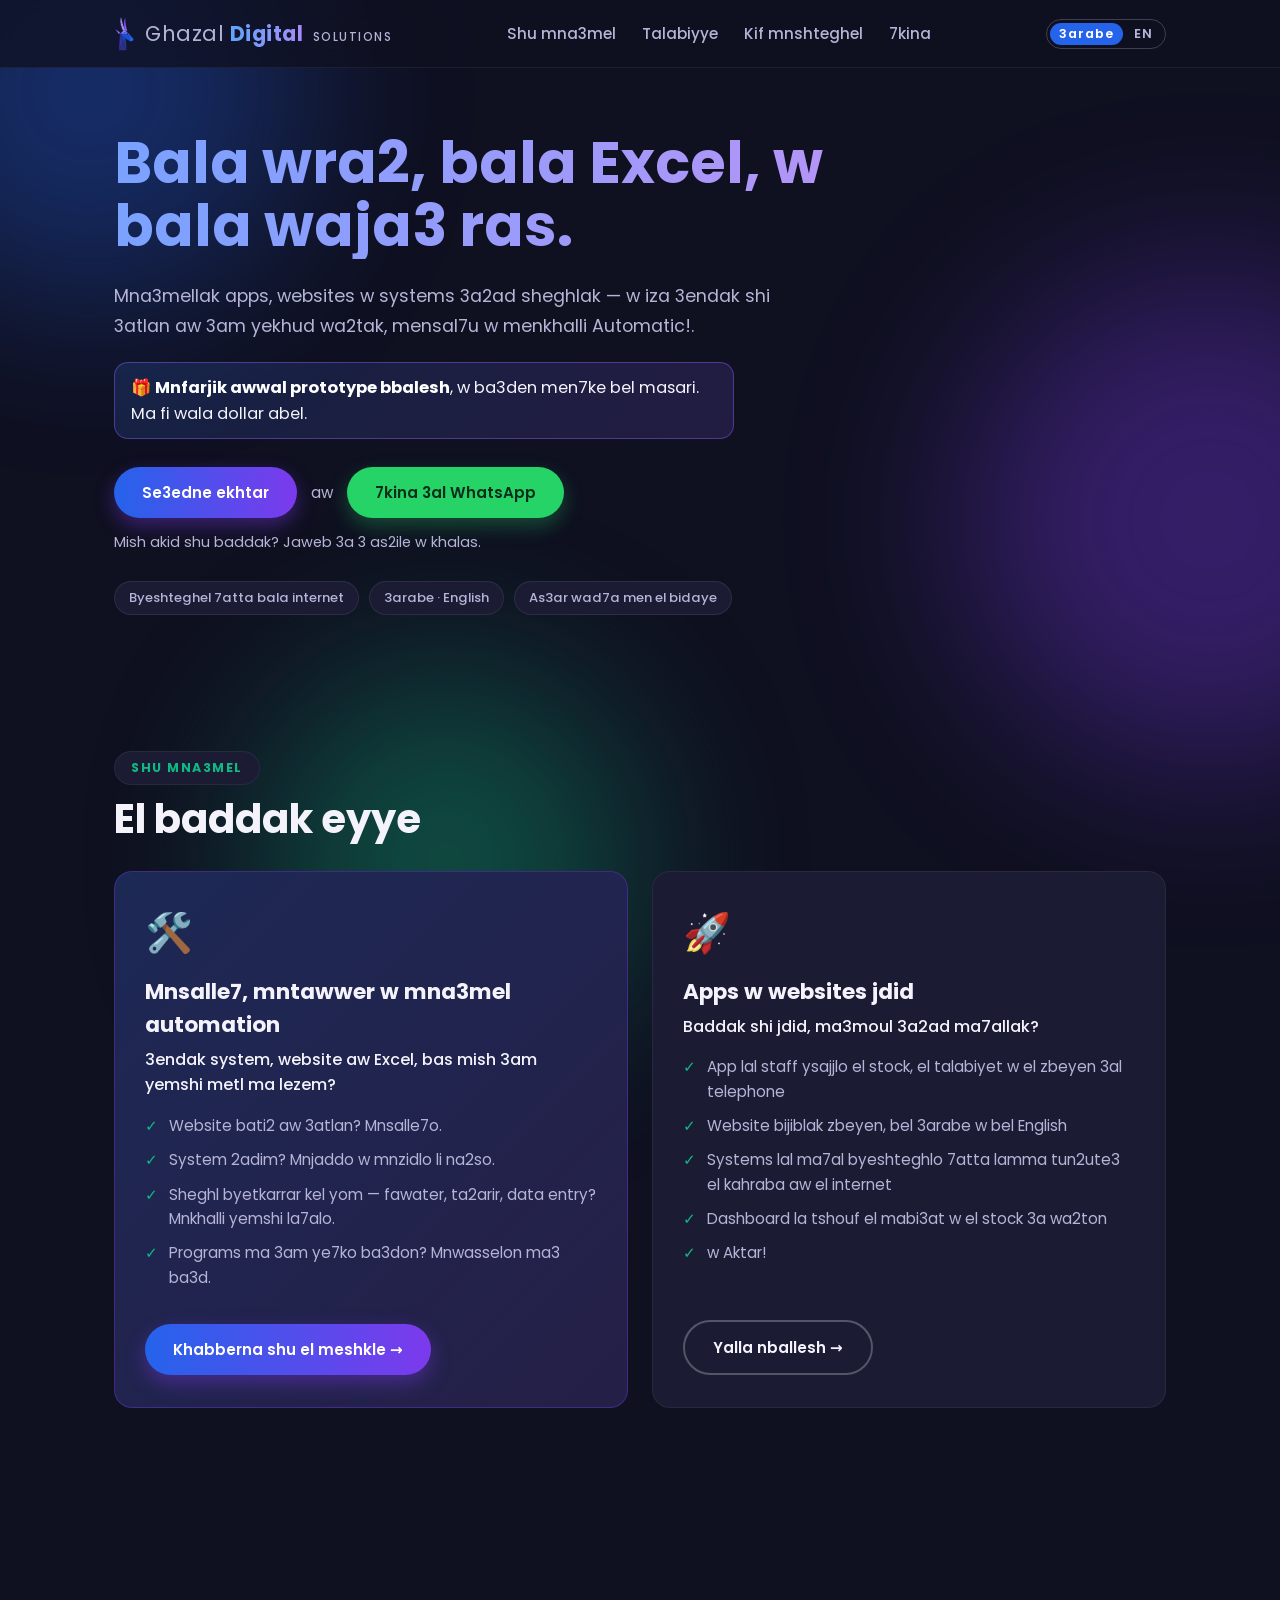
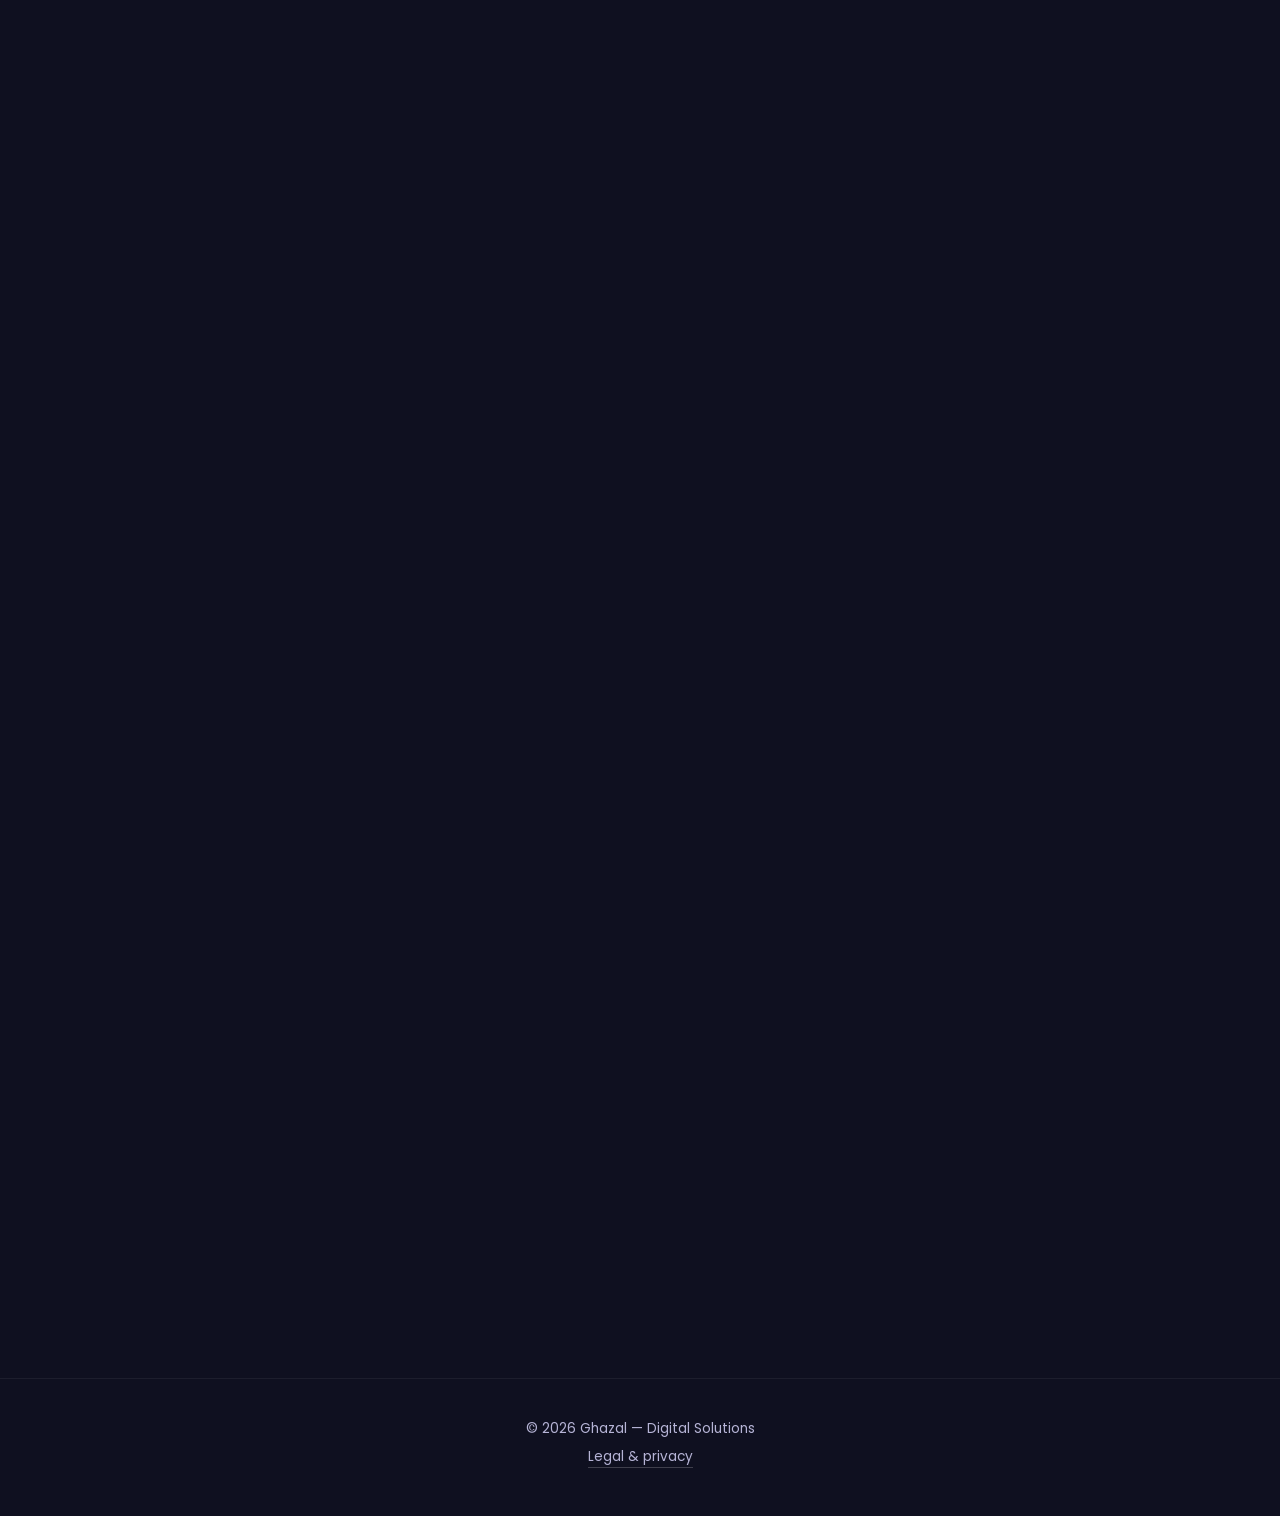
==== index.html @ a003cc96 "Hook: free first prototype before any payment; header fits small phones - Hero offer box and "Kif mn" ====
<!DOCTYPE html>
<!-- Opens in Lebanese Arabic written in Latin letters (Arabizi), BCP 47
     "ar-Latn"; script.js switches this to "en" for the English version. -->
<html lang="ar-Latn">
<head>
<meta charset="UTF-8">
<meta name="viewport" content="width=device-width, initial-scale=1.0">

<title>Ghazal — Digital Solutions | Apps, websites w systems la sheghlak</title>
<meta name="description" content="Bala wra2, bala Excel, w bala waja3 ras. Mna3mellak apps, websites w systems 3a2ad sheghlak — w iza 3endak shi 3atlan aw 3am yekhud wa2tak, mensal7u w menkhalli Automatic!.">
<link rel="canonical" href="https://ghazaldigital.com/">
<meta name="theme-color" content="#0f1020">

<!-- Link previews on WhatsApp, LinkedIn, Instagram and X -->
<meta property="og:type" content="website">
<meta property="og:site_name" content="Ghazal — Digital Solutions">
<meta property="og:url" content="https://ghazaldigital.com/">
<meta property="og:title" content="Ghazal — Digital Solutions">
<meta property="og:description" content="Bala wra2, bala Excel, w bala waja3 ras. Apps, websites &amp; systems for your business.">
<meta property="og:image" content="https://ghazaldigital.com/assets/og-image.png">
<meta property="og:image:width" content="1200">
<meta property="og:image:height" content="630">
<meta property="og:image:alt" content="Ghazal — Digital Solutions">
<meta name="twitter:card" content="summary_large_image">

<link rel="icon" href="assets/favicon.svg" type="image/svg+xml">
<link rel="icon" href="assets/favicon-32.png" sizes="32x32">
<link rel="apple-touch-icon" href="assets/apple-touch-icon.png">

<!--
  Content Security Policy, delivered as a meta tag because GitHub Pages does
  not allow custom response headers. Everything is served from this origin;
  the only outbound connection is the enquiry forms' relay.
-->
<meta http-equiv="Content-Security-Policy" content="
  default-src 'self';
  base-uri 'none';
  object-src 'none';
  script-src 'self';
  style-src 'self';
  font-src 'self';
  img-src 'self' data:;
  connect-src 'self' https://formsubmit.co;
  form-action 'self' https://formsubmit.co;
  upgrade-insecure-requests;
">

<script type="application/ld+json">
{
  "@context": "https://schema.org",
  "@type": "ProfessionalService",
  "name": "Ghazal — Digital Solutions",
  "url": "https://ghazaldigital.com/",
  "description": "Apps, websites and systems for shops and small businesses, plus fixing, upgrading and automating existing tools.",
  "areaServed": "LB",
  "knowsLanguage": ["ar", "en"]
}
</script>

<link rel="stylesheet" href="assets/fonts/poppins.css">
<!-- The ?v= token is a cache buster: GitHub Pages serves files with a 10-minute
     cache, so bump it on every page whenever a shared file changes. -->
<link rel="stylesheet" href="style.css?v=20261118d">
</head>
<body>

<div class="blob blob-1"></div>
<div class="blob blob-2"></div>
<div class="blob blob-3"></div>

<header class="navbar">
  <div class="nav-inner">
    <a href="#top" class="logo"><img class="logo-mark" src="assets/logo-mark.svg" alt="" width="21" height="35"><span class="logo-text"><span class="logo-ghazal">Ghazal</span> <span class="logo-digital">Digital</span> <small>Solutions</small></span></a>
    <nav class="nav-links" id="navLinks"></nav>
    <div class="nav-actions">
      <button type="button" class="lang-toggle" id="langToggle"><span class="lang-option is-active">3arabe</span><span class="lang-option">EN</span></button>
      <button class="nav-toggle" id="navToggle" aria-label="Menu">☰</button>
    </div>
  </div>
</header>

<main>

  <section id="top" class="hero">
    <div class="hero-content">
      <h1 id="heroTitle"></h1>
      <p class="hero-text" id="heroText"></p>
      <p class="hero-offer" id="heroOffer"></p>
      <div class="hero-actions">
        <button type="button" class="btn btn-primary" id="heroWizardBtn" data-wizard></button>
        <span class="hero-or" id="heroCallPrefix"></span>
        <a class="btn" id="heroCallBtn" href="#contact"></a>
      </div>
      <p class="hero-hint" id="heroWizardHint"></p>
      <ul class="hero-facts" id="heroFacts"></ul>
    </div>
  </section>

  <section id="services" class="section">
    <div class="section-head">
      <span class="tag" id="servicesTag"></span>
      <h2 id="servicesHeading"></h2>
    </div>
    <div class="paths-grid" id="servicesGrid"></div>
  </section>


  <section id="talabiyye" class="section">
    <div class="product-wrap">
      <div class="product-body">
        <span class="tag" id="productTag"></span>
        <h2 id="productHeading"></h2>
        <p class="about-text" id="productText"></p>
        <ul class="product-points" id="productPoints"></ul>
      </div>
      <a class="btn btn-product" id="productBtn"></a>
    </div>
  </section>

  <section id="process" class="section">
    <div class="section-head">
      <span class="tag" id="processTag"></span>
      <h2 id="processHeading"></h2>
    </div>
    <ol class="steps" id="processSteps"></ol>
  </section>

  <section id="why" class="section">
    <div class="section-head">
      <span class="tag" id="whyTag"></span>
      <h2 id="whyHeading"></h2>
    </div>
    <div class="why-grid" id="whyGrid"></div>
  </section>

  <section id="about" class="section">
    <div class="about-wrap">
      <div class="about-body">
        <span class="tag" id="aboutTag"></span>
        <h2 id="aboutHeading"></h2>
        <p class="about-text" id="aboutText"></p>
      </div>
    </div>
  </section>

  <section id="contact" class="section contact-section">
    <div class="section-head">
      <span class="tag" id="contactTag"></span>
      <h2 id="contactHeading"></h2>
      <p class="section-intro" id="contactText"></p>
    </div>
    <div class="contact-wrap">
      <div class="contact-forms">
        <div class="guide-banner">
          <p id="guideBannerText"></p>
          <button type="button" class="btn btn-outline" id="guideBannerBtn" data-wizard></button>
        </div>
        <div class="form-tabs" id="formTabs" role="tablist"></div>
        <div id="formsWrap"></div>
      </div>
      <aside class="contact-info">
        <p class="contact-quick-title" id="contactQuickTitle"></p>
        <p class="contact-quick-text" id="contactQuickText"></p>
        <a class="btn call-btn" id="contactCallBtn" href="#contact"></a>
      </aside>
    </div>
  </section>

</main>

<!-- Guided picker; its contents are rendered by wizard.js -->
<dialog class="wizard" id="wizard" aria-labelledby="wizardTitle">
  <div class="wizard-inner" id="wizardInner"></div>
</dialog>

<footer class="footer">
  <p id="footerCopy"></p>
  <p class="footer-links">
    <a href="legal.html" id="footerLegal"></a>
  </p>
</footer>

<script src="content.js?v=20261118d"></script>
<script src="script.js?v=20261118d"></script>
<script src="wizard.js?v=20261118d"></script>
</body>
</html>
---- assets/fonts/poppins.css ----
/*
  Poppins, self-hosted.

  Loading this from fonts.googleapis.com would send every visitor's IP address
  to Google, which is a GDPR / revised-FADP problem for a Swiss-facing site.
  These files are served from our own origin instead. Poppins is SIL Open Font
  License 1.1, which permits redistribution.

  Regenerate with scripts/fonts.mjs if the weights ever change.
*/

@font-face {
  font-family: 'Poppins';
  font-style: normal;
  font-weight: 400;
  font-display: swap;
  src: url('poppins-400-latin-ext.woff2') format('woff2');
  unicode-range: U+0100-02BA, U+02BD-02C5, U+02C7-02CC, U+02CE-02D7, U+02DD-02FF, U+0304, U+0308, U+0329, U+1D00-1DBF, U+1E00-1E9F, U+1EF2-1EFF, U+2020, U+20A0-20AB, U+20AD-20C0, U+2113, U+2C60-2C7F, U+A720-A7FF;
}

@font-face {
  font-family: 'Poppins';
  font-style: normal;
  font-weight: 400;
  font-display: swap;
  src: url('poppins-400-latin.woff2') format('woff2');
  unicode-range: U+0000-00FF, U+0131, U+0152-0153, U+02BB-02BC, U+02C6, U+02DA, U+02DC, U+0304, U+0308, U+0329, U+2000-206F, U+20AC, U+2122, U+2191, U+2193, U+2212, U+2215, U+FEFF, U+FFFD;
}

@font-face {
  font-family: 'Poppins';
  font-style: normal;
  font-weight: 500;
  font-display: swap;
  src: url('poppins-500-latin-ext.woff2') format('woff2');
  unicode-range: U+0100-02BA, U+02BD-02C5, U+02C7-02CC, U+02CE-02D7, U+02DD-02FF, U+0304, U+0308, U+0329, U+1D00-1DBF, U+1E00-1E9F, U+1EF2-1EFF, U+2020, U+20A0-20AB, U+20AD-20C0, U+2113, U+2C60-2C7F, U+A720-A7FF;
}

@font-face {
  font-family: 'Poppins';
  font-style: normal;
  font-weight: 500;
  font-display: swap;
  src: url('poppins-500-latin.woff2') format('woff2');
  unicode-range: U+0000-00FF, U+0131, U+0152-0153, U+02BB-02BC, U+02C6, U+02DA, U+02DC, U+0304, U+0308, U+0329, U+2000-206F, U+20AC, U+2122, U+2191, U+2193, U+2212, U+2215, U+FEFF, U+FFFD;
}

@font-face {
  font-family: 'Poppins';
  font-style: normal;
  font-weight: 600;
  font-display: swap;
  src: url('poppins-600-latin-ext.woff2') format('woff2');
  unicode-range: U+0100-02BA, U+02BD-02C5, U+02C7-02CC, U+02CE-02D7, U+02DD-02FF, U+0304, U+0308, U+0329, U+1D00-1DBF, U+1E00-1E9F, U+1EF2-1EFF, U+2020, U+20A0-20AB, U+20AD-20C0, U+2113, U+2C60-2C7F, U+A720-A7FF;
}

@font-face {
  font-family: 'Poppins';
  font-style: normal;
  font-weight: 600;
  font-display: swap;
  src: url('poppins-600-latin.woff2') format('woff2');
  unicode-range: U+0000-00FF, U+0131, U+0152-0153, U+02BB-02BC, U+02C6, U+02DA, U+02DC, U+0304, U+0308, U+0329, U+2000-206F, U+20AC, U+2122, U+2191, U+2193, U+2212, U+2215, U+FEFF, U+FFFD;
}

@font-face {
  font-family: 'Poppins';
  font-style: normal;
  font-weight: 700;
  font-display: swap;
  src: url('poppins-700-latin-ext.woff2') format('woff2');
  unicode-range: U+0100-02BA, U+02BD-02C5, U+02C7-02CC, U+02CE-02D7, U+02DD-02FF, U+0304, U+0308, U+0329, U+1D00-1DBF, U+1E00-1E9F, U+1EF2-1EFF, U+2020, U+20A0-20AB, U+20AD-20C0, U+2113, U+2C60-2C7F, U+A720-A7FF;
}

@font-face {
  font-family: 'Poppins';
  font-style: normal;
  font-weight: 700;
  font-display: swap;
  src: url('poppins-700-latin.woff2') format('woff2');
  unicode-range: U+0000-00FF, U+0131, U+0152-0153, U+02BB-02BC, U+02C6, U+02DA, U+02DC, U+0304, U+0308, U+0329, U+2000-206F, U+20AC, U+2122, U+2191, U+2193, U+2212, U+2215, U+FEFF, U+FFFD;
}
---- style.css ----
/*
  Theme colours — change these to re-skin the whole site. Same palette as the
  developer portfolio, so the two read as one family.
*/
:root {
  --bg: #0f1020;
  --bg-soft: #16172c;
  --card: #1b1c34;
  --text: #f4f3fb;
  --text-dim: #b6b4d6;
  --primary: #2563eb;
  --secondary: #7c3aed;
  --accent: #f59e0b;
  --accent-2: #10b981;
  --radius: 18px;
  --max-width: 1100px;
  --shadow: 0 10px 30px rgba(0,0,0,0.35);
  --section-y: clamp(44px, 6vw, 68px);
  --section-x: 24px;
  --head-gap: clamp(18px, 2.2vw, 28px);
  --grid-gap: 24px;
}

* { box-sizing: border-box; }
html { scroll-behavior: smooth; }

body {
  margin: 0;
  font-family: 'Poppins', 'Segoe UI', system-ui, sans-serif;
  background: var(--bg);
  color: var(--text);
  overflow-x: hidden;
  position: relative;
}

/* Soft blurred colour shapes fixed behind the content — purely decorative */
.blob {
  position: fixed;
  border-radius: 50%;
  filter: blur(90px);
  opacity: 0.35;
  z-index: 0;
  pointer-events: none;
}
.blob-1 { width: 420px; height: 420px; background: var(--primary); top: -120px; left: -120px; }
.blob-2 { width: 500px; height: 500px; background: var(--secondary); top: 30%; right: -180px; }
.blob-3 { width: 380px; height: 380px; background: var(--accent-2); bottom: -150px; left: 20%; }

/* The hidden attribute is just display:none at the lowest priority, so any
   display rule (like .enquiry-form's flex) silently overrides it. This keeps
   hidden actually hidden — it's what the form tabs rely on. */
[hidden] { display: none !important; }

a { color: inherit; text-decoration: none; }
ul, ol { list-style: none; margin: 0; padding: 0; }
h1, h2, h3, p { margin-top: 0; }

/* Visually hidden but still read by screen readers — used for form labels */
.sr-only {
  position: absolute;
  width: 1px; height: 1px;
  padding: 0; margin: -1px;
  overflow: hidden;
  clip: rect(0,0,0,0);
  white-space: nowrap;
  border: 0;
}

/* Keyboard focus — visible on every interactive element */
a:focus-visible, button:focus-visible, input:focus-visible, textarea:focus-visible {
  outline: 2px solid var(--accent);
  outline-offset: 3px;
}

/* Navbar */
.navbar {
  position: sticky;
  top: 0;
  z-index: 100;
  backdrop-filter: blur(10px);
  background: rgba(15, 16, 32, 0.75);
  border-bottom: 1px solid rgba(255,255,255,0.06);
}
.nav-inner {
  max-width: var(--max-width);
  margin: 0 auto;
  padding: 16px 24px;
  display: flex;
  align-items: center;
  justify-content: space-between;
  gap: 16px;
}
/* Gazelle mark + name. The mark is 3:5, so its height sets the logo's size. */
.logo { display: inline-flex; align-items: center; gap: 10px; font-weight: 600; font-size: 1.3rem; letter-spacing: 0.5px; white-space: nowrap; }
.logo-mark { height: 35px; width: auto; display: block; }
/* "Ghazal" quiet, "Digital" bold in the brand gradient */
.logo-ghazal { font-weight: 400; color: var(--text-dim); }
.logo-digital {
  font-weight: 700;
  background: linear-gradient(90deg, #60a5fa, #a78bfa);
  -webkit-background-clip: text;
  background-clip: text;
  color: transparent;
}
.logo small {
  font-size: 0.72rem;
  font-weight: 500;
  letter-spacing: 1.5px;
  text-transform: uppercase;
  color: var(--text-dim);
  margin-left: 4px;
}
.nav-links { display: flex; gap: 26px; }
.nav-links a { font-weight: 500; color: var(--text-dim); transition: color 0.2s; font-size: 0.95rem; }
.nav-links a:hover { color: var(--text); }
.nav-actions { display: flex; align-items: center; gap: 14px; }
.lang-toggle {
  background: none;
  border: 1px solid rgba(255,255,255,0.2);
  border-radius: 50px;
  color: var(--text);
  font: inherit;
  font-size: 0.8rem;
  font-weight: 600;
  letter-spacing: 1px;
  padding: 3px;
  cursor: pointer;
  display: inline-flex;
  gap: 2px;
  transition: border-color 0.2s;
}
.lang-option { padding: 2px 9px; border-radius: 50px; color: var(--text-dim); transition: background 0.2s, color 0.2s; }
.lang-option.is-active { background: var(--primary); color: #fff; }
.lang-toggle:hover { border-color: var(--primary); }
.nav-toggle { display: none; background: none; border: none; color: var(--text); font-size: 1.5rem; cursor: pointer; }

/* Hero */
.hero {
  max-width: var(--max-width);
  margin: 0 auto;
  padding: clamp(36px, 5vw, 72px) var(--section-x) var(--section-y);
  position: relative;
  z-index: 1;
}
.hero-content { max-width: 760px; }
.hero h1 {
  font-size: clamp(2.1rem, 5.2vw, 3.6rem);
  line-height: 1.1;
  margin: 0 0 22px;
  background: linear-gradient(90deg, #7aa2ff, #b794f6);
  -webkit-background-clip: text;
  background-clip: text;
  color: transparent;
}
.hero-text { color: var(--text-dim); font-size: 1.1rem; line-height: 1.75; margin-bottom: 30px; max-width: 62ch; }
/* Guide and WhatsApp side by side, same size, with "aw / or" between them */
.hero-actions { display: flex; align-items: center; gap: 14px; margin-bottom: 14px; flex-wrap: wrap; }
.hero-or { color: var(--text-dim); font-size: 0.95rem; }
.hero-offer { margin: -10px 0 28px; padding: 12px 16px; border-radius: 14px; border: 1px solid rgba(139, 92, 246, .45); background: linear-gradient(135deg, rgba(59, 130, 246, .16), rgba(139, 92, 246, .16)); font-size: 1.02rem; line-height: 1.55; max-width: 62ch; }
.hero-offer b { color: #fff; }
.hero-hint { color: var(--text-dim); font-size: 0.9rem; margin: 0 0 28px; }
.hero-facts { display: flex; flex-wrap: wrap; gap: 10px; }
.hero-facts li {
  font-size: 0.82rem;
  font-weight: 500;
  color: var(--text-dim);
  background: var(--card);
  border: 1px solid rgba(255,255,255,0.08);
  border-radius: 999px;
  padding: 6px 14px;
}

.btn {
  display: inline-block;
  padding: 14px 28px;
  border-radius: 50px;
  font-weight: 600;
  font-family: inherit;
  cursor: pointer;
  border: none;
  transition: transform 0.2s, box-shadow 0.2s;
  font-size: 0.95rem;
}
.btn:hover { transform: translateY(-3px); }
.btn-primary {
  background: linear-gradient(90deg, var(--primary), var(--secondary));
  color: #fff;
  box-shadow: 0 8px 20px rgba(124, 58, 237, 0.4);
}
.btn-outline { background: transparent; color: var(--text); border: 2px solid rgba(255,255,255,0.25); }
.btn-outline:hover { border-color: var(--accent); }
.btn-whatsapp { background: #25d366; color: #0b2e1a; box-shadow: 0 8px 20px rgba(37, 211, 102, 0.3); }

/* Shared section layout */
.section {
  max-width: var(--max-width);
  margin: 0 auto;
  padding: var(--section-y) var(--section-x);
  position: relative;
  z-index: 1;
}
/* Anchor jumps would otherwise park a section's label behind the sticky navbar */
section[id] { scroll-margin-top: 80px; }
.section-head { margin-bottom: var(--head-gap); }
.tag {
  display: inline-block;
  background: var(--card);
  color: var(--accent-2);
  font-weight: 700;
  font-size: 0.78rem;
  letter-spacing: 1.5px;
  text-transform: uppercase;
  padding: 7px 16px;
  border-radius: 50px;
  border: 1px solid rgba(255,255,255,0.06);
  margin-bottom: 10px;
}
.section-head h2, .about-body h2 { font-size: clamp(1.7rem, 3.8vw, 2.5rem); line-height: 1.2; margin: 0; }
.section-intro { color: var(--text-dim); max-width: 70ch; margin: 10px 0 0; line-height: 1.7; }

/* Services — the two paths, each ending in a button that opens its form */
.paths-grid { display: grid; grid-template-columns: repeat(2, 1fr); gap: var(--grid-gap); }
.path-card {
  background: var(--card);
  border-radius: var(--radius);
  padding: 32px 30px;
  border: 1px solid rgba(255,255,255,0.06);
  display: flex;
  flex-direction: column;
  transition: transform 0.25s, box-shadow 0.25s;
}
.path-card:hover { transform: translateY(-6px); box-shadow: var(--shadow); }
/* The first path is the lead offer, so it gets the tinted treatment */
.path-card--fix {
  background: linear-gradient(135deg, rgba(37,99,235,0.18), rgba(124,58,237,0.10)), var(--card);
  border-color: rgba(124,58,237,0.35);
}
.path-icon { font-size: 2.4rem; margin-bottom: 14px; }
.path-card h3 { margin: 0 0 6px; font-size: 1.35rem; }
.path-lead { color: var(--text); margin: 0 0 16px; font-weight: 500; line-height: 1.6; }
.path-points { margin: 0 0 24px; }
.path-points li {
  position: relative;
  padding-left: 24px;
  margin-bottom: 10px;
  color: var(--text-dim);
  font-size: 0.95rem;
  line-height: 1.6;
}
.path-points li::before { content: "✓"; position: absolute; left: 0; color: var(--accent-2); font-weight: 700; }
.path-cta { margin-top: auto; align-self: flex-start; }

/* Process */
.steps { display: grid; grid-template-columns: repeat(3, 1fr); gap: var(--grid-gap); }
.step {
  background: var(--card);
  border-radius: var(--radius);
  padding: 28px;
  border: 1px solid rgba(255,255,255,0.06);
}
.step-n {
  display: inline-flex;
  align-items: center;
  justify-content: center;
  width: 38px; height: 38px;
  border-radius: 50%;
  background: linear-gradient(135deg, var(--primary), var(--secondary));
  font-weight: 700;
  margin-bottom: 14px;
}
.step h3 { margin: 0 0 8px; font-size: 1.15rem; }
.step p { color: var(--text-dim); margin: 0; font-size: 0.93rem; line-height: 1.7; }

/* Why work with us */
.why-grid { display: grid; grid-template-columns: repeat(4, 1fr); gap: var(--grid-gap); }
.why-card {
  background: var(--card);
  border-radius: var(--radius);
  padding: 26px 24px;
  border: 1px solid rgba(255,255,255,0.06);
}
.why-icon { font-size: 1.9rem; margin-bottom: 12px; }
.why-card h3 { margin: 0 0 8px; font-size: 1.08rem; }
.why-card p { color: var(--text-dim); margin: 0; font-size: 0.92rem; line-height: 1.65; }

/* About — a text card in company voice */
.about-wrap {
  background: linear-gradient(135deg, rgba(37,99,235,0.14), rgba(124,58,237,0.08)), var(--card);
  border: 1px solid rgba(124,58,237,0.25);
  border-radius: var(--radius);
  padding: clamp(28px, 4vw, 44px);
}
.about-body .tag { margin-bottom: 12px; }
.about-text { color: var(--text-dim); line-height: 1.85; font-size: 1.02rem; margin: 14px 0 0; max-width: 62ch; }

/* Talabiyye — our own product, in its green so it reads as a separate app */
.product-wrap {
  display: flex; align-items: center; justify-content: space-between; gap: 28px; flex-wrap: wrap;
  background: linear-gradient(135deg, rgba(52,179,138,0.16), rgba(37,99,235,0.06)), var(--card);
  border: 1px solid rgba(52,179,138,0.35);
  border-radius: var(--radius);
  padding: clamp(28px, 4vw, 44px);
}
.product-body { flex: 1 1 520px; min-width: 0; }
.product-body .tag { margin-bottom: 12px; }
.product-points { list-style: none; padding: 0; margin: 18px 0 0; display: flex; flex-wrap: wrap; gap: 8px 22px; }
.product-points li { color: var(--text); font-size: 0.95rem; }
.product-points li::before { content: "✓"; color: #34b38a; font-weight: 700; margin-right: 8px; }
.btn-product { background: #34b38a; color: #08241b; border-color: #34b38a; font-weight: 700; flex: none; }
.btn-product:hover { background: #3fc597; }

/* Contact — tabbed forms on the left, direct contact on the right */
.contact-wrap { display: grid; grid-template-columns: minmax(0, 2fr) minmax(240px, 1fr); gap: 36px; align-items: start; }
/* A small WhatsApp card beside the forms; stays in view while the form scrolls */
.contact-info {
  display: flex;
  flex-direction: column;
  background: var(--card);
  border: 1px solid rgba(37, 211, 102, 0.25);
  border-radius: var(--radius);
  padding: 24px;
  position: sticky;
  top: 90px;
}
.contact-quick-title { margin: 0 0 6px; font-weight: 600; font-size: 1.05rem; }
.contact-quick-text { margin: 0 0 18px; color: var(--text-dim); font-size: 0.92rem; line-height: 1.6; }
.call-btn { text-align: center; }

.form-tabs {
  display: flex;
  gap: 6px;
  padding: 5px;
  background: var(--card);
  border: 1px solid rgba(255,255,255,0.08);
  border-radius: 16px;
  margin-bottom: 20px;
}
.form-tab {
  flex: 1;
  background: none;
  border: 0;
  border-radius: 12px;
  padding: 12px 14px;
  color: var(--text-dim);
  font: inherit;
  font-weight: 600;
  font-size: 0.92rem;
  cursor: pointer;
  transition: background 0.2s, color 0.2s;
}
.form-tab:hover { color: var(--text); }
.form-tab.is-active { background: linear-gradient(90deg, var(--primary), var(--secondary)); color: #fff; }
.form-intro { color: var(--text-dim); margin: 0 0 16px; line-height: 1.6; }
.enquiry-form { display: flex; flex-direction: column; gap: 16px; }
.form-grid { display: grid; grid-template-columns: repeat(2, minmax(0, 1fr)); gap: 14px 16px; }
.field { grid-column: 1 / -1; display: flex; }
.field--half { grid-column: auto; }
.field > input, .field > textarea, .field > select { flex: 1; min-width: 0; }
.enquiry-form input, .enquiry-form textarea, .enquiry-form select {
  background: var(--card);
  border: 1px solid rgba(255,255,255,0.1);
  border-radius: 12px;
  padding: 14px 18px;
  color: var(--text);
  font-family: inherit;
  font-size: 0.95rem;
  resize: vertical;
}
.enquiry-form input::placeholder, .enquiry-form textarea::placeholder { color: #8f8db3; }
/* Native dropdowns, restyled to match: custom arrow, dim until a choice is made */
.enquiry-form select {
  appearance: none;
  -webkit-appearance: none;
  cursor: pointer;
  padding-right: 42px;
  background-image: url("data:image/svg+xml,%3Csvg xmlns='http://www.w3.org/2000/svg' width='12' height='8' viewBox='0 0 12 8'%3E%3Cpath d='M1 1l5 5 5-5' fill='none' stroke='%23b6b4d6' stroke-width='2' stroke-linecap='round'/%3E%3C/svg%3E");
  background-repeat: no-repeat;
  background-position: right 18px center;
}
/* Dim while the placeholder is still selected — required or optional alike */
.enquiry-form select:has(option[value=""]:checked) { color: #8f8db3; }
.enquiry-form option { background: var(--bg-soft); color: var(--text); }
.enquiry-form input:focus, .enquiry-form textarea:focus, .enquiry-form select:focus { outline: none; border-color: var(--secondary); }
.enquiry-form button { align-self: flex-start; }
.enquiry-form button:disabled { opacity: 0.6; cursor: progress; }
.form-note { color: var(--text-dim); font-size: 0.9rem; margin: 0; min-height: 1.2em; }
.form-note.is-success { color: var(--accent-2); }
.form-note.is-error { color: #f87171; }

/* "Help me choose" — the entry points */
.btn:disabled { opacity: 0.45; cursor: not-allowed; transform: none; }
.guide-banner {
  display: flex;
  align-items: center;
  justify-content: space-between;
  gap: 14px;
  flex-wrap: wrap;
  padding: 14px 18px;
  margin-bottom: 16px;
  border-radius: 16px;
  border: 1px dashed rgba(124,58,237,0.45);
  background: rgba(124,58,237,0.08);
}
.guide-banner p { margin: 0; font-weight: 500; }
.guide-banner .btn { padding: 10px 20px; font-size: 0.9rem; }

/* The guided picker dialog */
.wizard {
  width: min(660px, calc(100% - 32px));
  max-height: calc(100dvh - 48px);
  padding: 0;
  border: 1px solid rgba(255,255,255,0.1);
  border-radius: 22px;
  background: var(--bg-soft);
  color: var(--text);
  box-shadow: 0 30px 80px rgba(0,0,0,0.6);
}
.wizard::backdrop { background: rgba(8, 9, 20, 0.75); backdrop-filter: blur(4px); }
body:has(.wizard[open]) { overflow: hidden; }
.wizard-inner {
  display: flex;
  flex-direction: column;
  gap: 18px;
  padding: 24px clamp(20px, 4vw, 34px) 26px;
  max-height: calc(100dvh - 48px);
  overflow-y: auto;
}
.wizard-head { display: flex; justify-content: space-between; align-items: center; }
.wizard-step { margin: 0; color: var(--accent); font-size: 0.78rem; font-weight: 700; letter-spacing: 1.5px; text-transform: uppercase; }
.wizard-close {
  background: none; border: 0; cursor: pointer;
  color: var(--text-dim); font-size: 1.25rem; line-height: 1;
  padding: 6px 9px; border-radius: 10px;
}
.wizard-close:hover { color: var(--text); background: rgba(255,255,255,0.06); }
.wizard-progress { height: 5px; border-radius: 99px; background: rgba(255,255,255,0.08); overflow: hidden; margin-top: -8px; }
.wizard-progress span { display: block; height: 100%; background: linear-gradient(90deg, var(--primary), var(--secondary)); transition: width 0.3s ease; }
.wizard h2 { margin: 0; font-size: clamp(1.35rem, 3.6vw, 1.7rem); line-height: 1.25; }
.wizard h2:focus { outline: none; }
.wizard-hint { margin: -10px 0 0; color: var(--text-dim); font-size: 0.92rem; }

.wizard-tiles { display: grid; grid-template-columns: repeat(2, minmax(0, 1fr)); gap: 12px; }
.wizard-tile {
  display: flex; flex-direction: column; gap: 4px;
  text-align: left; cursor: pointer;
  padding: 16px; border-radius: 16px;
  background: var(--card); color: var(--text); font: inherit;
  border: 1px solid rgba(255,255,255,0.08);
  transition: border-color 0.2s, transform 0.2s;
}
.wizard-tile:hover { border-color: rgba(124,58,237,0.55); transform: translateY(-2px); }
.wizard-tile[aria-pressed="true"] {
  border-color: var(--secondary);
  background: linear-gradient(135deg, rgba(37,99,235,0.22), rgba(124,58,237,0.16)), var(--card);
}
.wizard-tile-icon { font-size: 1.7rem; margin-bottom: 2px; }
.wizard-tile strong { font-size: 1rem; }
.wizard-tile-text { color: var(--text-dim); font-size: 0.83rem; line-height: 1.45; }

.wizard-chips { display: flex; flex-wrap: wrap; gap: 10px; }
.wizard-chip {
  cursor: pointer; text-align: left;
  padding: 11px 16px; border-radius: 999px;
  background: var(--card); color: var(--text); font: inherit; font-size: 0.92rem;
  border: 1px solid rgba(255,255,255,0.12);
  transition: background 0.2s, border-color 0.2s;
}
.wizard-chip:hover { border-color: rgba(124,58,237,0.55); }
.wizard-chip[aria-pressed="true"] { background: linear-gradient(90deg, var(--primary), var(--secondary)); border-color: transparent; color: #fff; }
.wizard-chip[aria-pressed="true"]::before { content: "✓ "; }
.wizard-group-label { margin: 2px 0 -6px; font-weight: 600; font-size: 0.95rem; }

.wizard-foot { display: flex; justify-content: space-between; align-items: center; gap: 12px; margin-top: 4px; }
.wizard-back { background: none; border: 0; cursor: pointer; padding: 8px 0; color: var(--text-dim); font: inherit; }
.wizard-back:hover { color: var(--text); }

.wizard-summary {
  padding: 14px 18px; border-radius: 14px;
  background: var(--card); border: 1px solid rgba(255,255,255,0.06);
  color: var(--text-dim); font-size: 0.9rem; line-height: 1.55;
}
.wizard-summary p { margin: 0 0 4px; }
.wizard-summary p:last-child { margin-bottom: 0; }
.wizard-summary strong { color: var(--text); }
.wizard-summary-title { font-size: 0.75rem; letter-spacing: 1.2px; text-transform: uppercase; color: var(--accent-2) !important; font-weight: 700; }
.wizard-form { display: flex; flex-direction: column; gap: 12px; }
.wizard-fields { display: grid; grid-template-columns: repeat(2, minmax(0, 1fr)); gap: 12px; }
.wizard-form input, .wizard-form textarea {
  min-width: 0;
  background: var(--card); color: var(--text);
  border: 1px solid rgba(255,255,255,0.1); border-radius: 12px;
  padding: 13px 16px; font-family: inherit; font-size: 0.95rem; resize: vertical;
}
.wizard-form input::placeholder, .wizard-form textarea::placeholder { color: #8f8db3; }
.wizard-form input:focus, .wizard-form textarea:focus { outline: none; border-color: var(--secondary); }
.wizard-actions { display: flex; flex-wrap: wrap; gap: 12px; align-items: center; }
.wizard-done { text-align: center; padding: 10px 0 6px; }
.wizard-done p { color: var(--text-dim); margin: 10px 0 22px; }

/* Off-screen rather than display:none — bots skip fields that aren't rendered */
.honeypot { position: absolute; left: -9999px; width: 1px; height: 1px; opacity: 0; pointer-events: none; }

/* Scroll reveal — script.js sets the hidden state inline, then adds .in-view */
.section.in-view { opacity: 1 !important; transform: translateY(0) !important; }

/* Footer */
.footer {
  text-align: center;
  padding: clamp(28px, 4vw, 40px) var(--section-x);
  margin-top: clamp(16px, 3vw, 32px);
  border-top: 1px solid rgba(255,255,255,0.06);
  color: var(--text-dim);
  font-size: 0.85rem;
  position: relative;
  z-index: 1;
}
.footer p { margin: 0 0 8px; }
.footer-links { display: flex; justify-content: center; gap: 10px; flex-wrap: wrap; }
.footer-links a { border-bottom: 1px solid rgba(255,255,255,0.2); }
.footer-links a:hover { color: var(--text); border-color: var(--accent); }

/* Legal page */
.legal { max-width: 780px; margin: 0 auto; padding: clamp(40px, 6vw, 80px) var(--section-x); position: relative; z-index: 1; }
.legal h1 { font-size: clamp(1.8rem, 4vw, 2.5rem); margin-bottom: 6px; }
.legal h2 { font-size: 1.25rem; margin: 34px 0 10px; }
.legal h3 { font-size: 1.02rem; margin: 22px 0 6px; }
.legal p, .legal li { color: var(--text-dim); line-height: 1.8; font-size: 0.98rem; }
.legal ul { list-style: disc; padding-left: 22px; }
.legal a { color: var(--accent-2); border-bottom: 1px solid rgba(16,185,129,0.4); }
.legal .updated { font-size: 0.85rem; font-style: italic; }
.legal .back { display: inline-block; margin-bottom: 26px; color: var(--text-dim); border: 0; }
.legal .back:hover { color: var(--text); }

/* Responsive */
@media (max-width: 1000px) {
  .why-grid { grid-template-columns: repeat(2, 1fr); }
  /* minmax(0, …), not 1fr: a plain 1fr column won't shrink below its widest
     content, and a <select> is as wide as its longest option — which pushed
     the forms past the edge of a phone screen. */
  .contact-wrap { grid-template-columns: minmax(0, 1fr); }
}

@media (max-width: 900px) {
  .steps { grid-template-columns: 1fr; }
}

@media (max-width: 820px) {
  .nav-links { display: none; }
  .nav-toggle { display: block; }
  .nav-links.open {
    display: flex;
    position: absolute;
    top: 100%;
    left: 0;
    right: 0;
    background: var(--bg-soft);
    flex-direction: column;
    padding: 20px 24px;
    gap: 18px;
    border-bottom: 1px solid rgba(255,255,255,0.08);
  }
  .logo small { display: none; }
  /* Narrow phones: logo, language switch and menu button must fit in one row */
  .nav-inner { padding: 14px 16px; gap: 10px; }
  .nav-actions { gap: 8px; }
  .logo { gap: 8px; font-size: 1.15rem; }
  .logo-mark { height: 30px; }
  /* Hero buttons stack full width, "aw" centred between them */
  .hero-actions { flex-direction: column; align-items: stretch; gap: 8px; }
  .hero-actions .btn { text-align: center; }
  .hero-or { text-align: center; font-size: 0.85rem; }
  /* Tighter cards so text gets the width, and less scrolling overall */
  .path-card { padding: 24px 20px; }
  .about-wrap { padding: 24px 20px; }
  .contact-info { position: static; padding: 20px; }
  /* Steps and "why" cards: number/icon beside the title instead of above it */
  .step, .why-card { display: grid; grid-template-columns: auto minmax(0, 1fr); column-gap: 14px; align-items: start; padding: 18px; }
  .step-n, .why-icon { grid-row: span 2; margin: 0; }
  .step-n { width: 34px; height: 34px; }
  .why-icon { font-size: 1.6rem; line-height: 1.2; }
  .step h3, .why-card h3 { margin: 4px 0 4px; }
  .steps, .why-grid { gap: 12px; }
  /* Full-width send buttons, easy to hit with a thumb */
  .enquiry-form button[type="submit"] { align-self: stretch; }
  .paths-grid, .why-grid, .form-grid { grid-template-columns: minmax(0, 1fr); }
  .form-tabs { flex-direction: column; }
  /* On a phone the picker becomes a full-screen sheet */
  .wizard { width: 100%; max-width: 100%; height: 100dvh; max-height: 100dvh; margin: 0; border: 0; border-radius: 0; }
  .wizard-inner { max-height: 100dvh; height: 100%; }
  .wizard-fields { grid-template-columns: minmax(0, 1fr); }
  .wizard-actions .btn { width: 100%; text-align: center; }
}

/* Respect the visitor's system setting: no hover lift, no smooth scrolling */
@media (prefers-reduced-motion: reduce) {
  html { scroll-behavior: auto; }
  * { transition: none !important; }
  .btn:hover, .path-card:hover { transform: none; }
}

/* Smallest phones (320-360px): shrink the header a bit more so nothing sits off-screen */
@media (max-width: 380px) {
  .nav-inner { padding: 12px 12px; gap: 6px; }
  .logo { font-size: 1rem; gap: 6px; letter-spacing: 0; }
  .logo-mark { height: 26px; }
  .lang-toggle { letter-spacing: 0; font-size: 0.72rem; }
  .lang-option { padding: 2px 6px; }
  .nav-toggle { font-size: 1.35rem; padding: 0; }
}
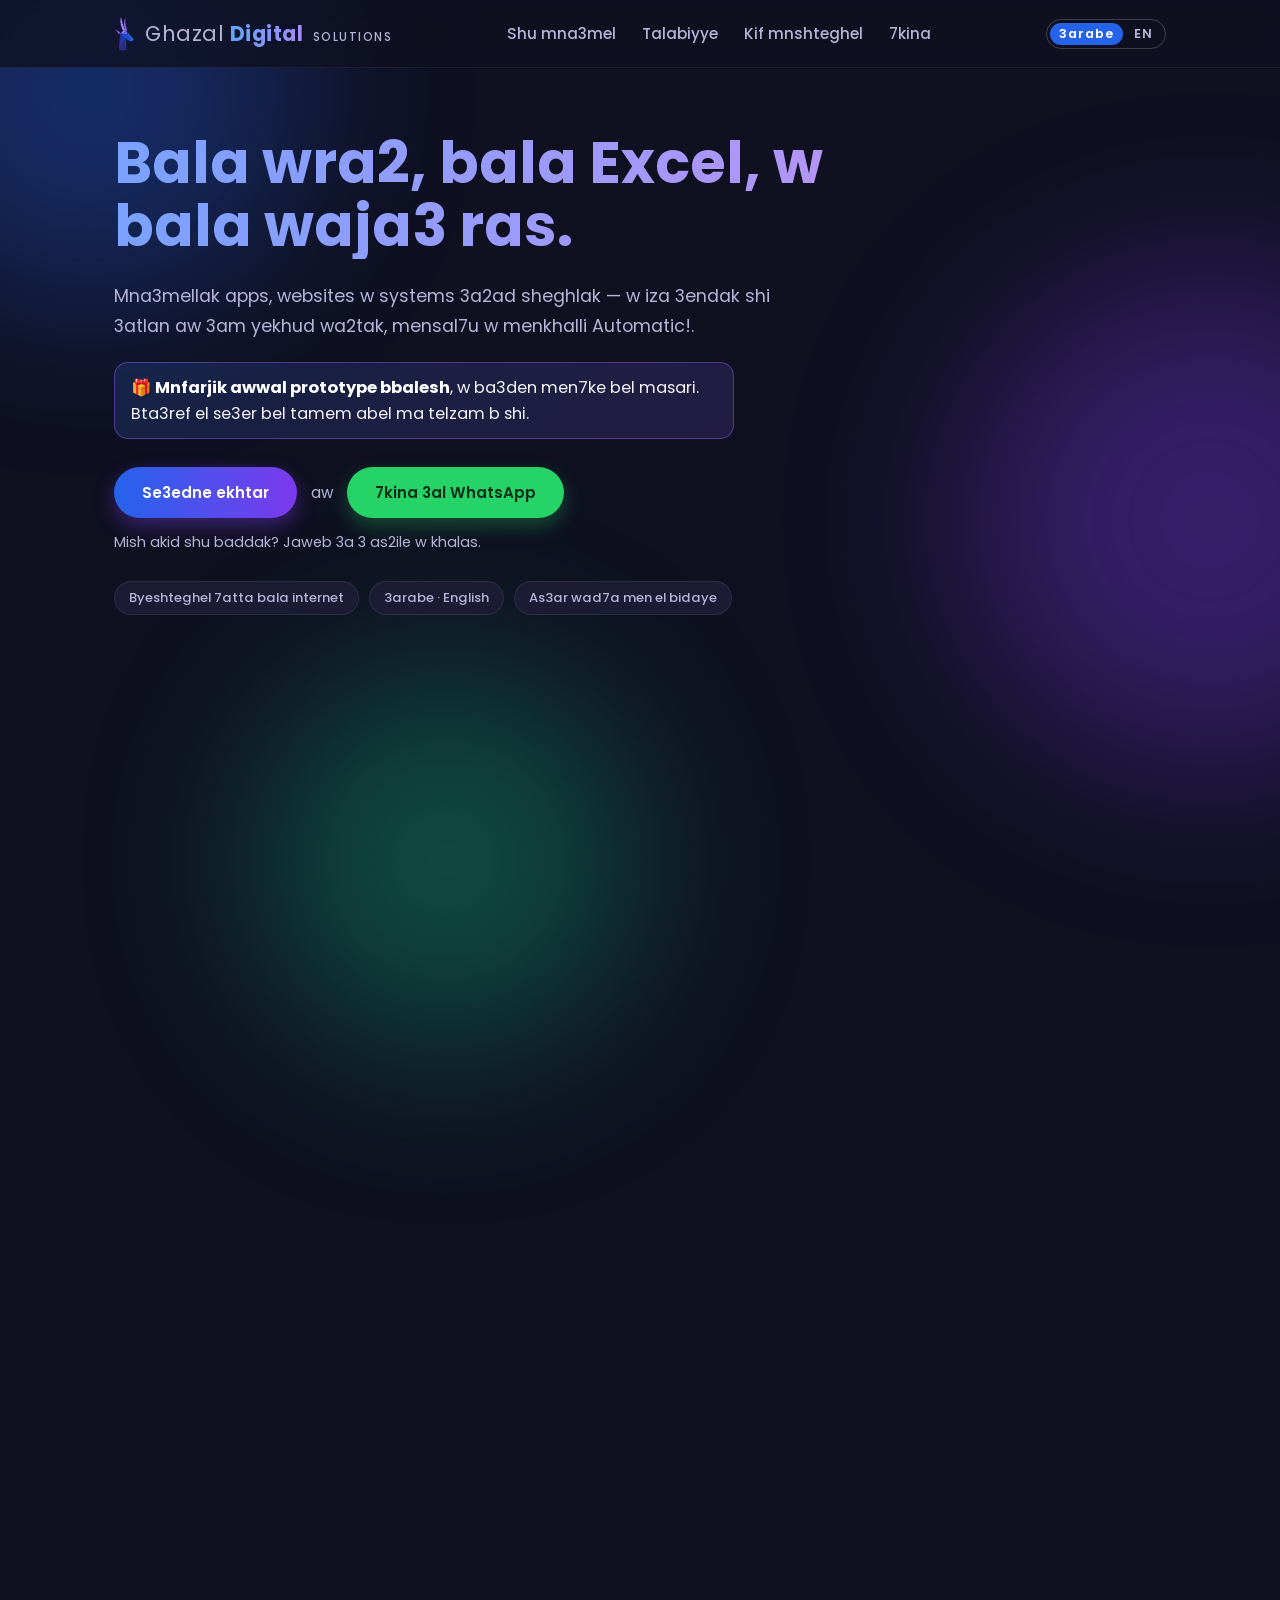
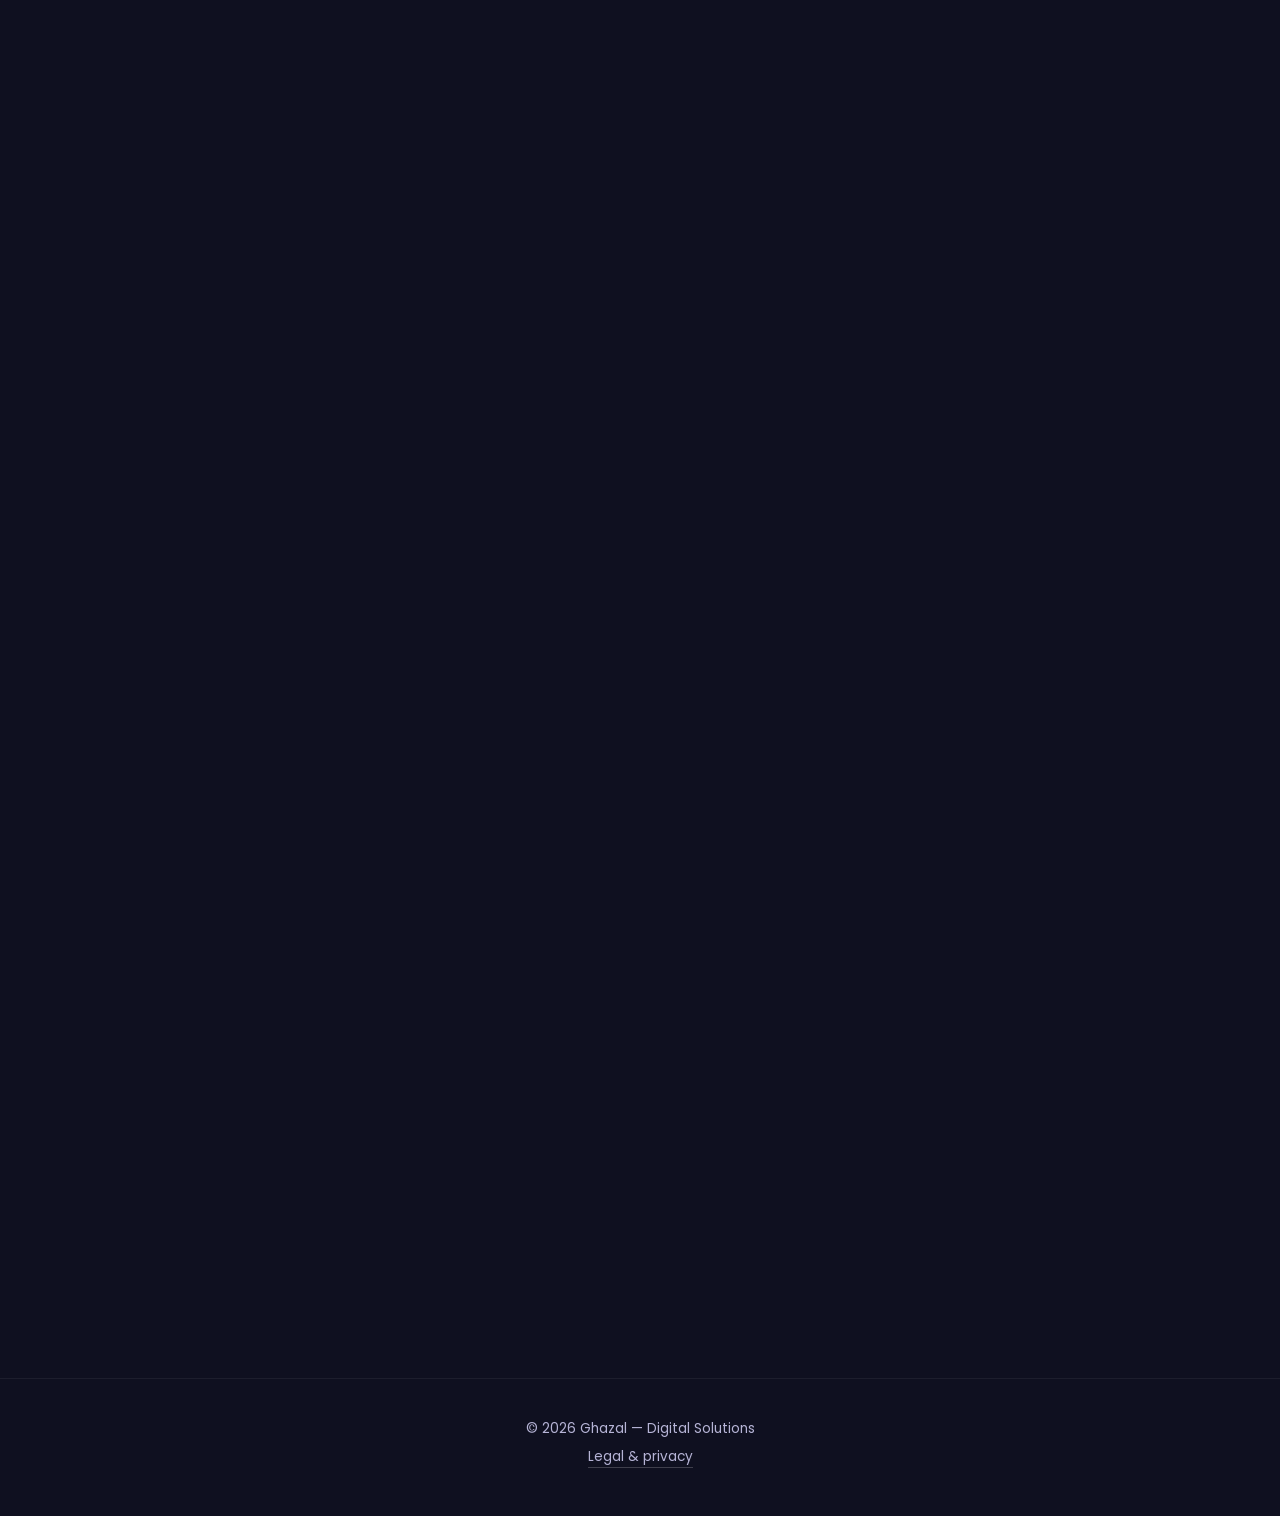
==== commit 24800425: "Offer box: exact price known before any commitment; legal page gets the business address Co-Authored" ====
--- a/index.html
+++ b/index.html
@@ -60,7 +60,7 @@
 <link rel="stylesheet" href="assets/fonts/poppins.css">
 <!-- The ?v= token is a cache buster: GitHub Pages serves files with a 10-minute
      cache, so bump it on every page whenever a shared file changes. -->
-<link rel="stylesheet" href="style.css?v=20261118d">
+<link rel="stylesheet" href="style.css?v=20261122a">
 </head>
 <body>
 
@@ -180,8 +180,8 @@
   </p>
 </footer>
 
-<script src="content.js?v=20261118d"></script>
-<script src="script.js?v=20261118d"></script>
-<script src="wizard.js?v=20261118d"></script>
+<script src="content.js?v=20261122a"></script>
+<script src="script.js?v=20261122a"></script>
+<script src="wizard.js?v=20261122a"></script>
 </body>
 </html>
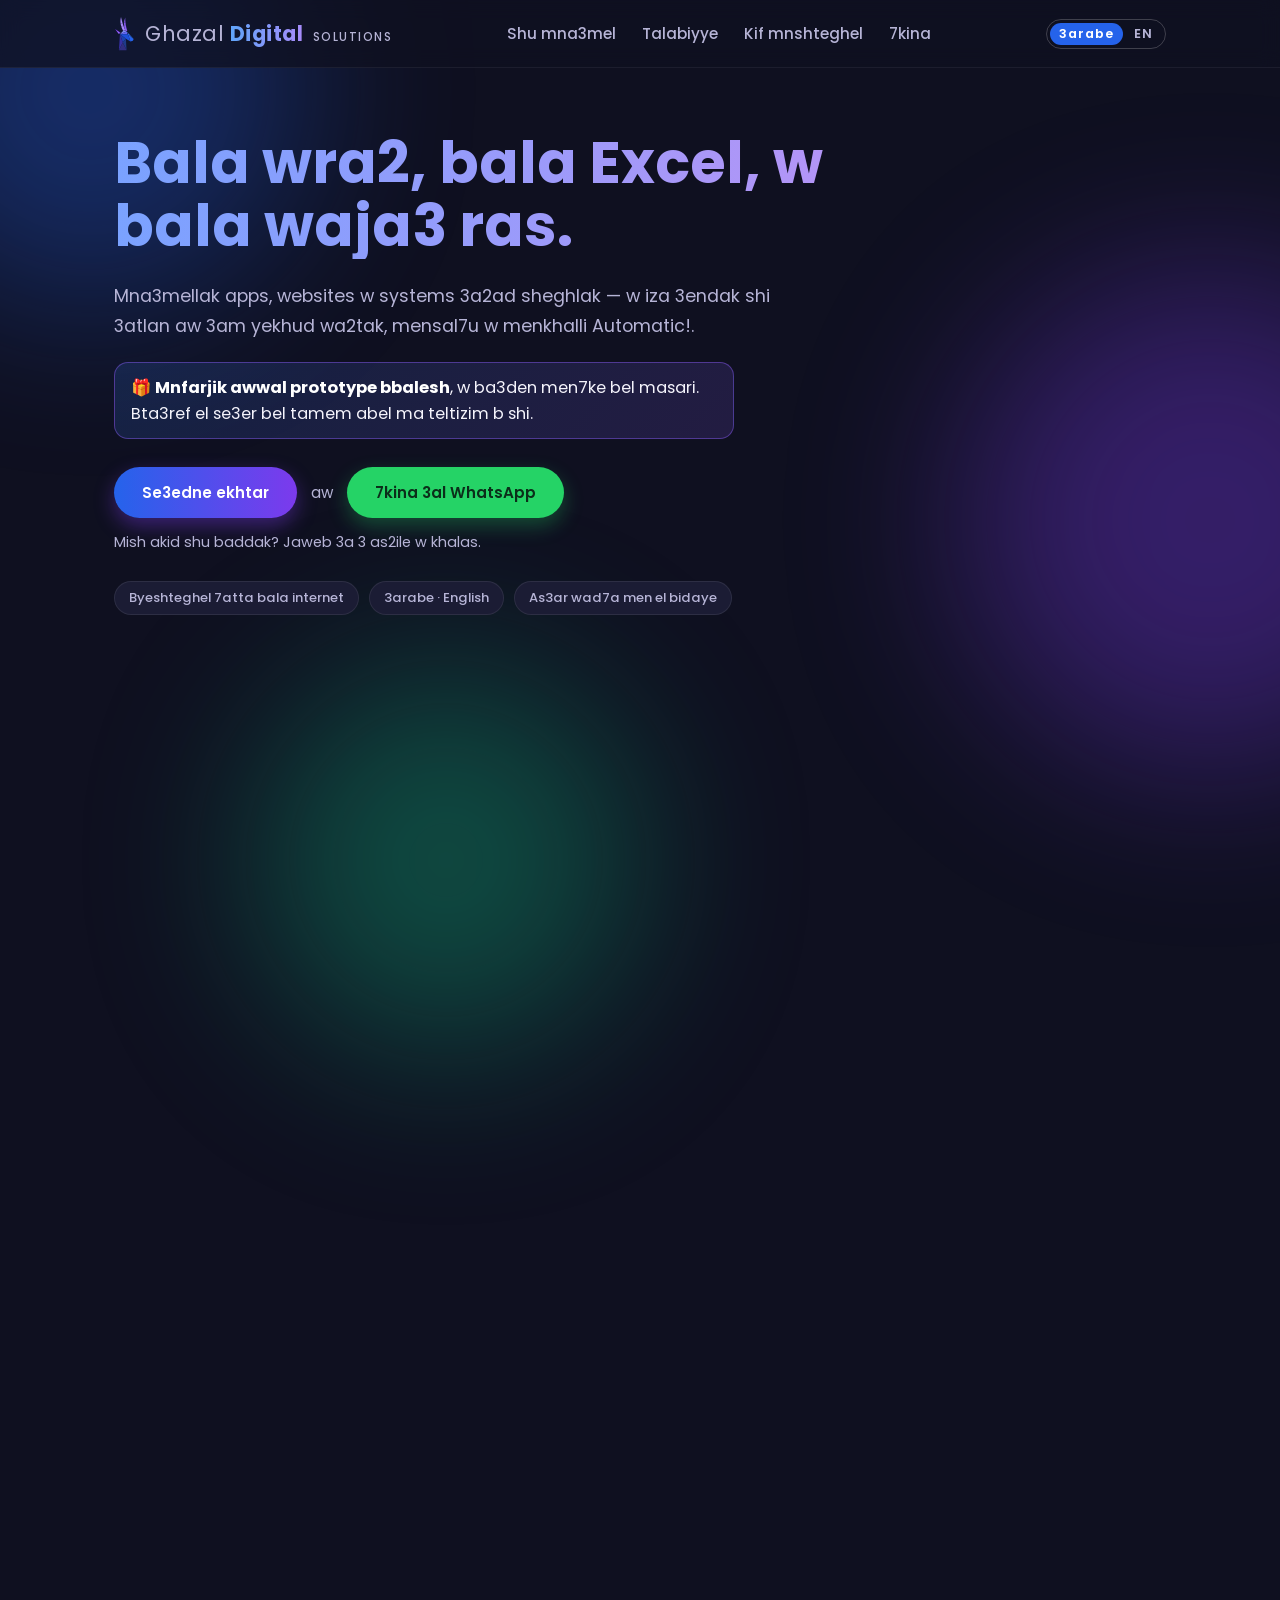
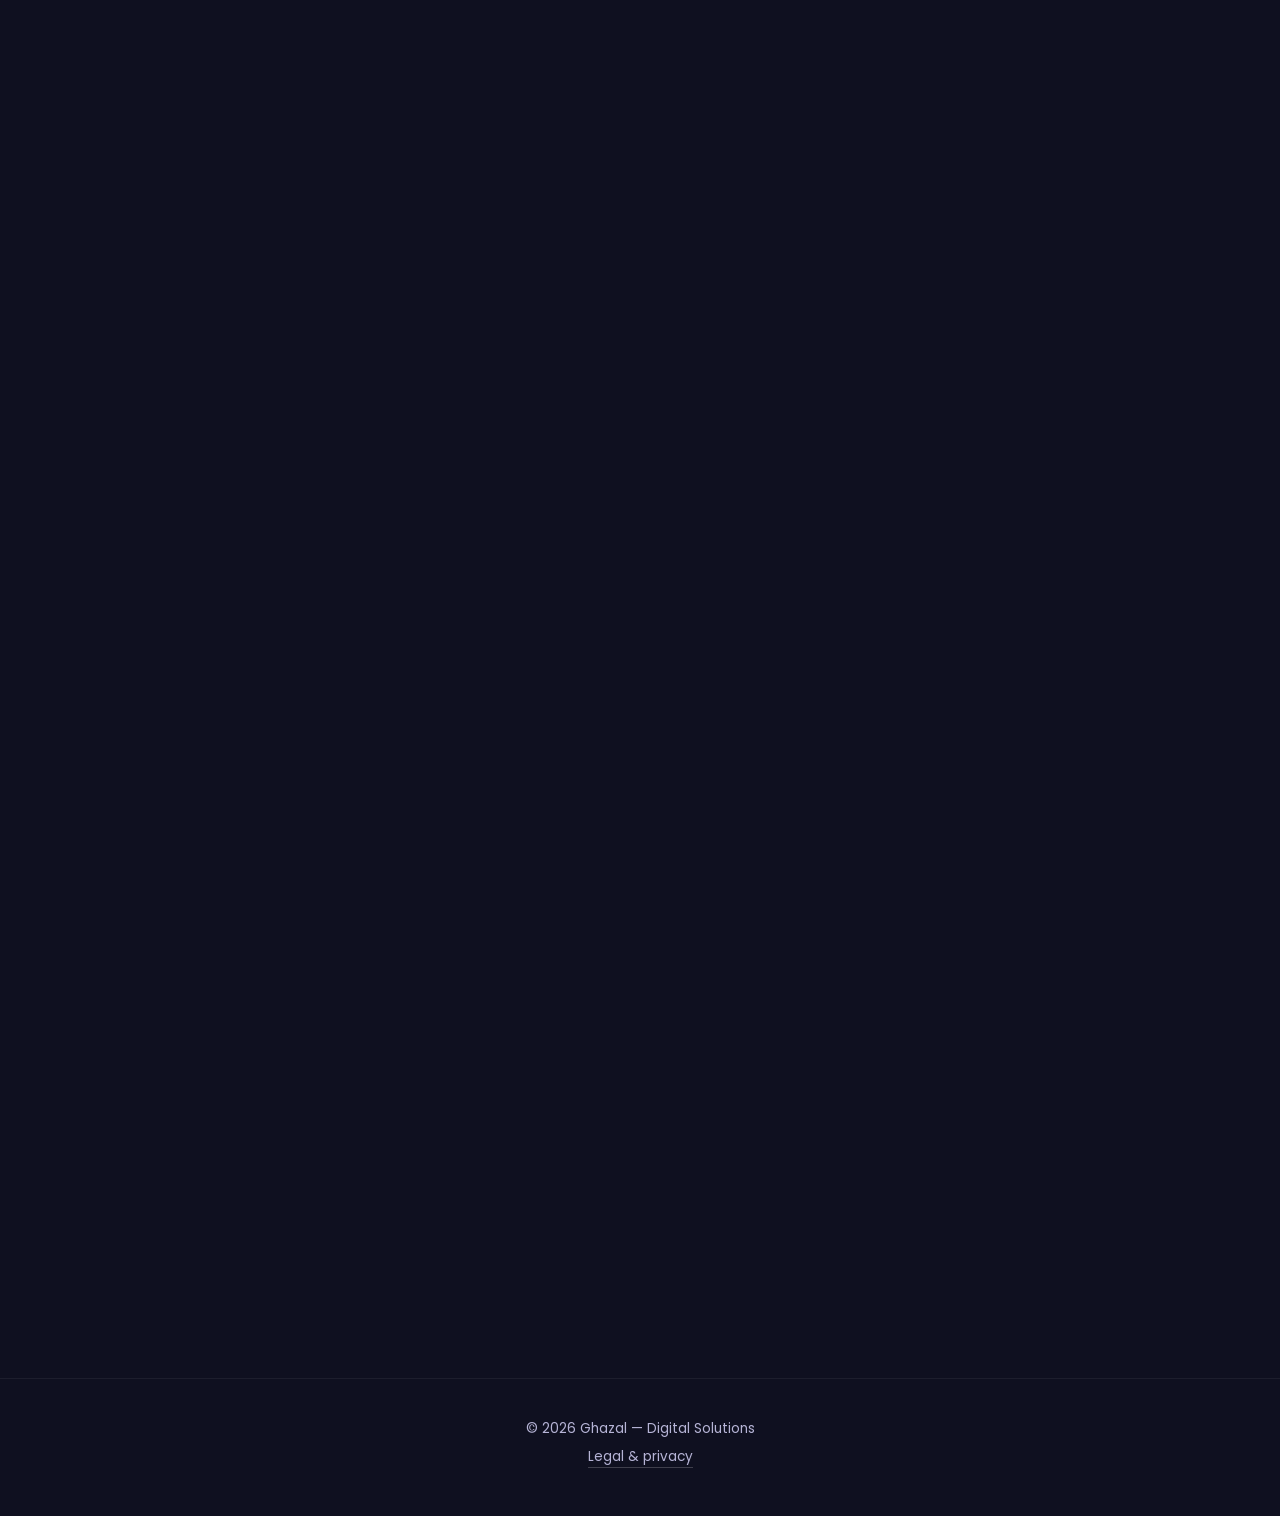
==== commit c85ae5d3: "Arabizi spellings: teltizim, sheghlak, naskha Co-Authored-By: Claude Opus 5.5 <noreply@anthropic.com" ====
--- a/index.html
+++ b/index.html
@@ -60,7 +60,7 @@
 <link rel="stylesheet" href="assets/fonts/poppins.css">
 <!-- The ?v= token is a cache buster: GitHub Pages serves files with a 10-minute
      cache, so bump it on every page whenever a shared file changes. -->
-<link rel="stylesheet" href="style.css?v=20261122a">
+<link rel="stylesheet" href="style.css?v=20261122b">
 </head>
 <body>
 
@@ -180,8 +180,8 @@
   </p>
 </footer>
 
-<script src="content.js?v=20261122a"></script>
-<script src="script.js?v=20261122a"></script>
-<script src="wizard.js?v=20261122a"></script>
+<script src="content.js?v=20261122b"></script>
+<script src="script.js?v=20261122b"></script>
+<script src="wizard.js?v=20261122b"></script>
 </body>
 </html>
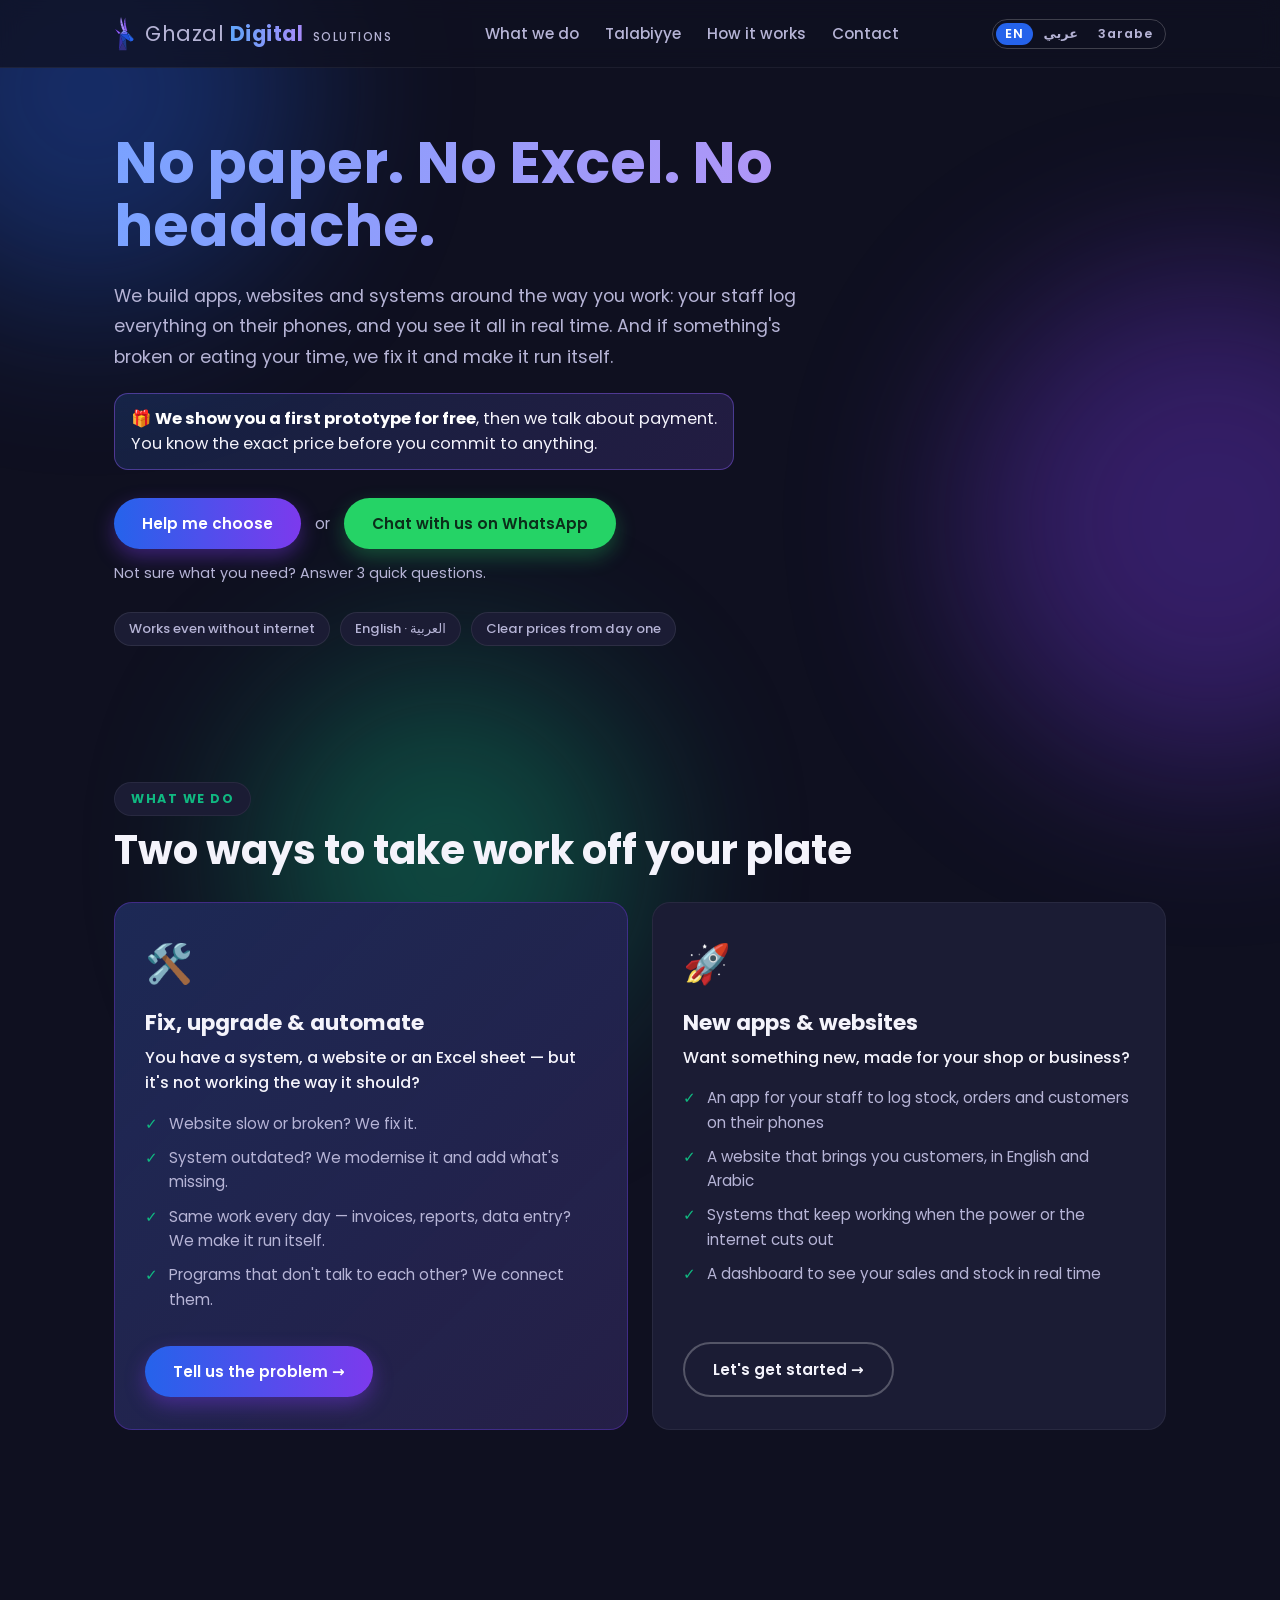
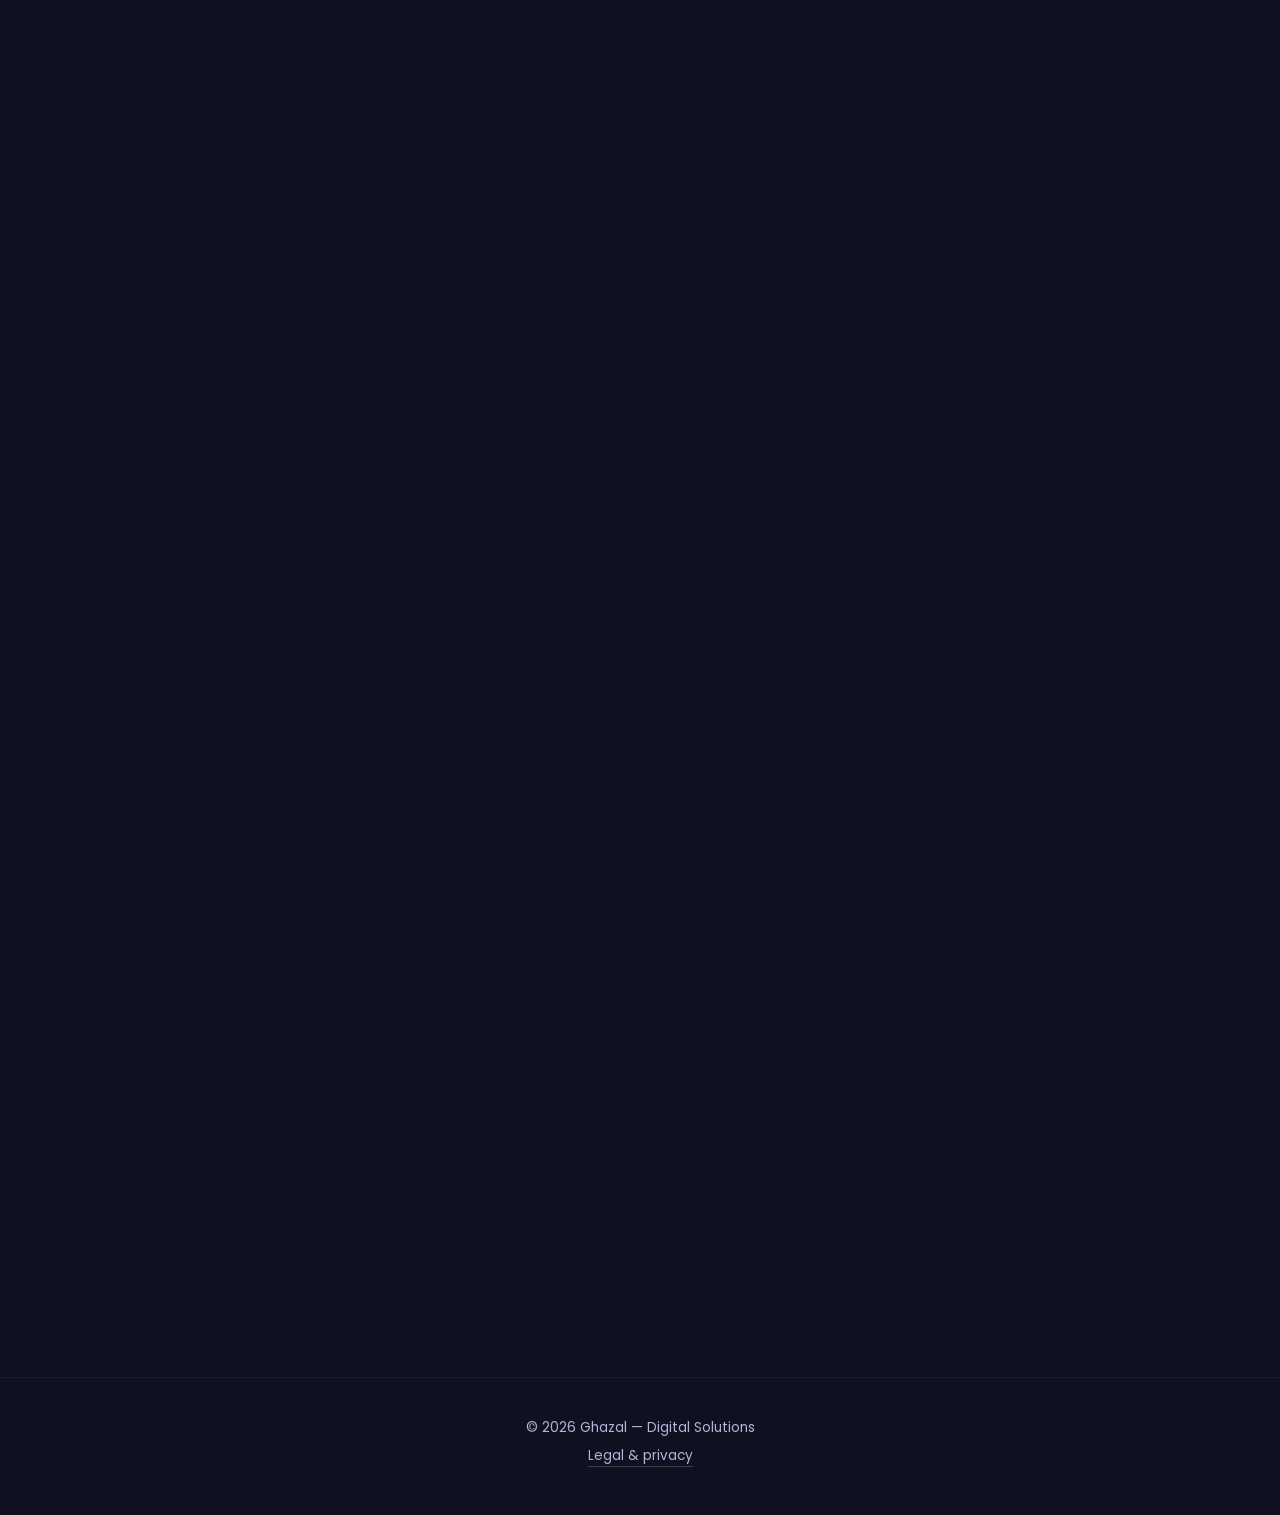
==== commit b9f5bc5e: "Languages: English (default), Arabic (right-to-left) and Arabizi as a third option Co-Authored-By: C" ====
--- a/index.html
+++ b/index.html
@@ -1,13 +1,13 @@
 <!DOCTYPE html>
-<!-- Opens in Lebanese Arabic written in Latin letters (Arabizi), BCP 47
-     "ar-Latn"; script.js switches this to "en" for the English version. -->
-<html lang="ar-Latn">
+<!-- Opens in English; script.js switches lang (and dir="rtl" for Arabic)
+     when the visitor picks Arabic (ar) or Arabizi (ar-Latn). -->
+<html lang="en" dir="ltr">
 <head>
 <meta charset="UTF-8">
 <meta name="viewport" content="width=device-width, initial-scale=1.0">
 
-<title>Ghazal — Digital Solutions | Apps, websites w systems la sheghlak</title>
-<meta name="description" content="Bala wra2, bala Excel, w bala waja3 ras. Mna3mellak apps, websites w systems 3a2ad sheghlak — w iza 3endak shi 3atlan aw 3am yekhud wa2tak, mensal7u w menkhalli Automatic!.">
+<title>Ghazal — Digital Solutions | Apps, websites &amp; systems for your business</title>
+<meta name="description" content="No paper, no Excel, no headache. Apps, websites and systems built around how your business works — and if something is broken or eating your time, we fix it and automate it.">
 <link rel="canonical" href="https://ghazaldigital.com/">
 <meta name="theme-color" content="#0f1020">
 
@@ -16,7 +16,7 @@
 <meta property="og:site_name" content="Ghazal — Digital Solutions">
 <meta property="og:url" content="https://ghazaldigital.com/">
 <meta property="og:title" content="Ghazal — Digital Solutions">
-<meta property="og:description" content="Bala wra2, bala Excel, w bala waja3 ras. Apps, websites &amp; systems for your business.">
+<meta property="og:description" content="No paper, no Excel, no headache. Apps, websites &amp; systems for your business in Lebanon.">
 <meta property="og:image" content="https://ghazaldigital.com/assets/og-image.png">
 <meta property="og:image:width" content="1200">
 <meta property="og:image:height" content="630">
@@ -60,7 +60,7 @@
 <link rel="stylesheet" href="assets/fonts/poppins.css">
 <!-- The ?v= token is a cache buster: GitHub Pages serves files with a 10-minute
      cache, so bump it on every page whenever a shared file changes. -->
-<link rel="stylesheet" href="style.css?v=20261122b">
+<link rel="stylesheet" href="style.css?v=20261123a">
 </head>
 <body>
 
@@ -73,7 +73,7 @@
     <a href="#top" class="logo"><img class="logo-mark" src="assets/logo-mark.svg" alt="" width="21" height="35"><span class="logo-text"><span class="logo-ghazal">Ghazal</span> <span class="logo-digital">Digital</span> <small>Solutions</small></span></a>
     <nav class="nav-links" id="navLinks"></nav>
     <div class="nav-actions">
-      <button type="button" class="lang-toggle" id="langToggle"><span class="lang-option is-active">3arabe</span><span class="lang-option">EN</span></button>
+      <button type="button" class="lang-toggle" id="langToggle"><span class="lang-option is-active">EN</span><span class="lang-option">عربي</span><span class="lang-option">3arabe</span></button>
       <button class="nav-toggle" id="navToggle" aria-label="Menu">☰</button>
     </div>
   </div>
@@ -180,8 +180,8 @@
   </p>
 </footer>
 
-<script src="content.js?v=20261122b"></script>
-<script src="script.js?v=20261122b"></script>
-<script src="wizard.js?v=20261122b"></script>
+<script src="content.js?v=20261123a"></script>
+<script src="script.js?v=20261123a"></script>
+<script src="wizard.js?v=20261123a"></script>
 </body>
 </html>
--- a/style.css
+++ b/style.css
@@ -498,7 +498,7 @@
 .wizard-done p { color: var(--text-dim); margin: 10px 0 22px; }
 
 /* Off-screen rather than display:none — bots skip fields that aren't rendered */
-.honeypot { position: absolute; left: -9999px; width: 1px; height: 1px; opacity: 0; pointer-events: none; }
+.honeypot { position: absolute; width: 1px; height: 1px; overflow: hidden; clip-path: inset(50%); opacity: 0; pointer-events: none; }
 
 /* Scroll reveal — script.js sets the hidden state inline, then adds .in-view */
 .section.in-view { opacity: 1 !important; transform: translateY(0) !important; }
@@ -607,3 +607,20 @@
   .lang-option { padding: 2px 6px; }
   .nav-toggle { font-size: 1.35rem; padding: 0; }
 }
+
+/* Arabic (right-to-left). script.js sets <html dir="rtl" lang="ar">; flex and grid
+   layouts mirror by themselves, these rules fix the few things placed by side. */
+[lang="ar"] body { font-family: 'Poppins', 'Segoe UI', Tahoma, 'Noto Sans Arabic', 'Geeza Pro', system-ui, sans-serif; }
+/* letter-spacing breaks the joined Arabic letters */
+[lang="ar"] body *, .lang-option[lang="ar"] { letter-spacing: 0 !important; }
+[lang="ar"] .hero h1, [lang="ar"] h2, [lang="ar"] h3 { line-height: 1.4; }
+[lang="ar"] p, [lang="ar"] li { line-height: 1.85; }
+[dir="rtl"] .logo { direction: ltr; }
+[dir="rtl"] .logo small { margin-left: 0; margin-right: 4px; }
+[dir="rtl"] .path-points li { padding-left: 0; padding-right: 24px; }
+[dir="rtl"] .path-points li::before { left: auto; right: 0; }
+[dir="rtl"] .product-points li::before { margin-right: 0; margin-left: 8px; }
+[dir="rtl"] .enquiry-form select { padding-right: 16px; padding-left: 42px; background-position: left 18px center; }
+[dir="rtl"] .wizard-tile, [dir="rtl"] .wizard-chip { text-align: right; }
+/* phone numbers and the like stay left-to-right inside Arabic text */
+[dir="rtl"] input[type="tel"], [dir="rtl"] input[type="email"] { direction: ltr; text-align: right; }
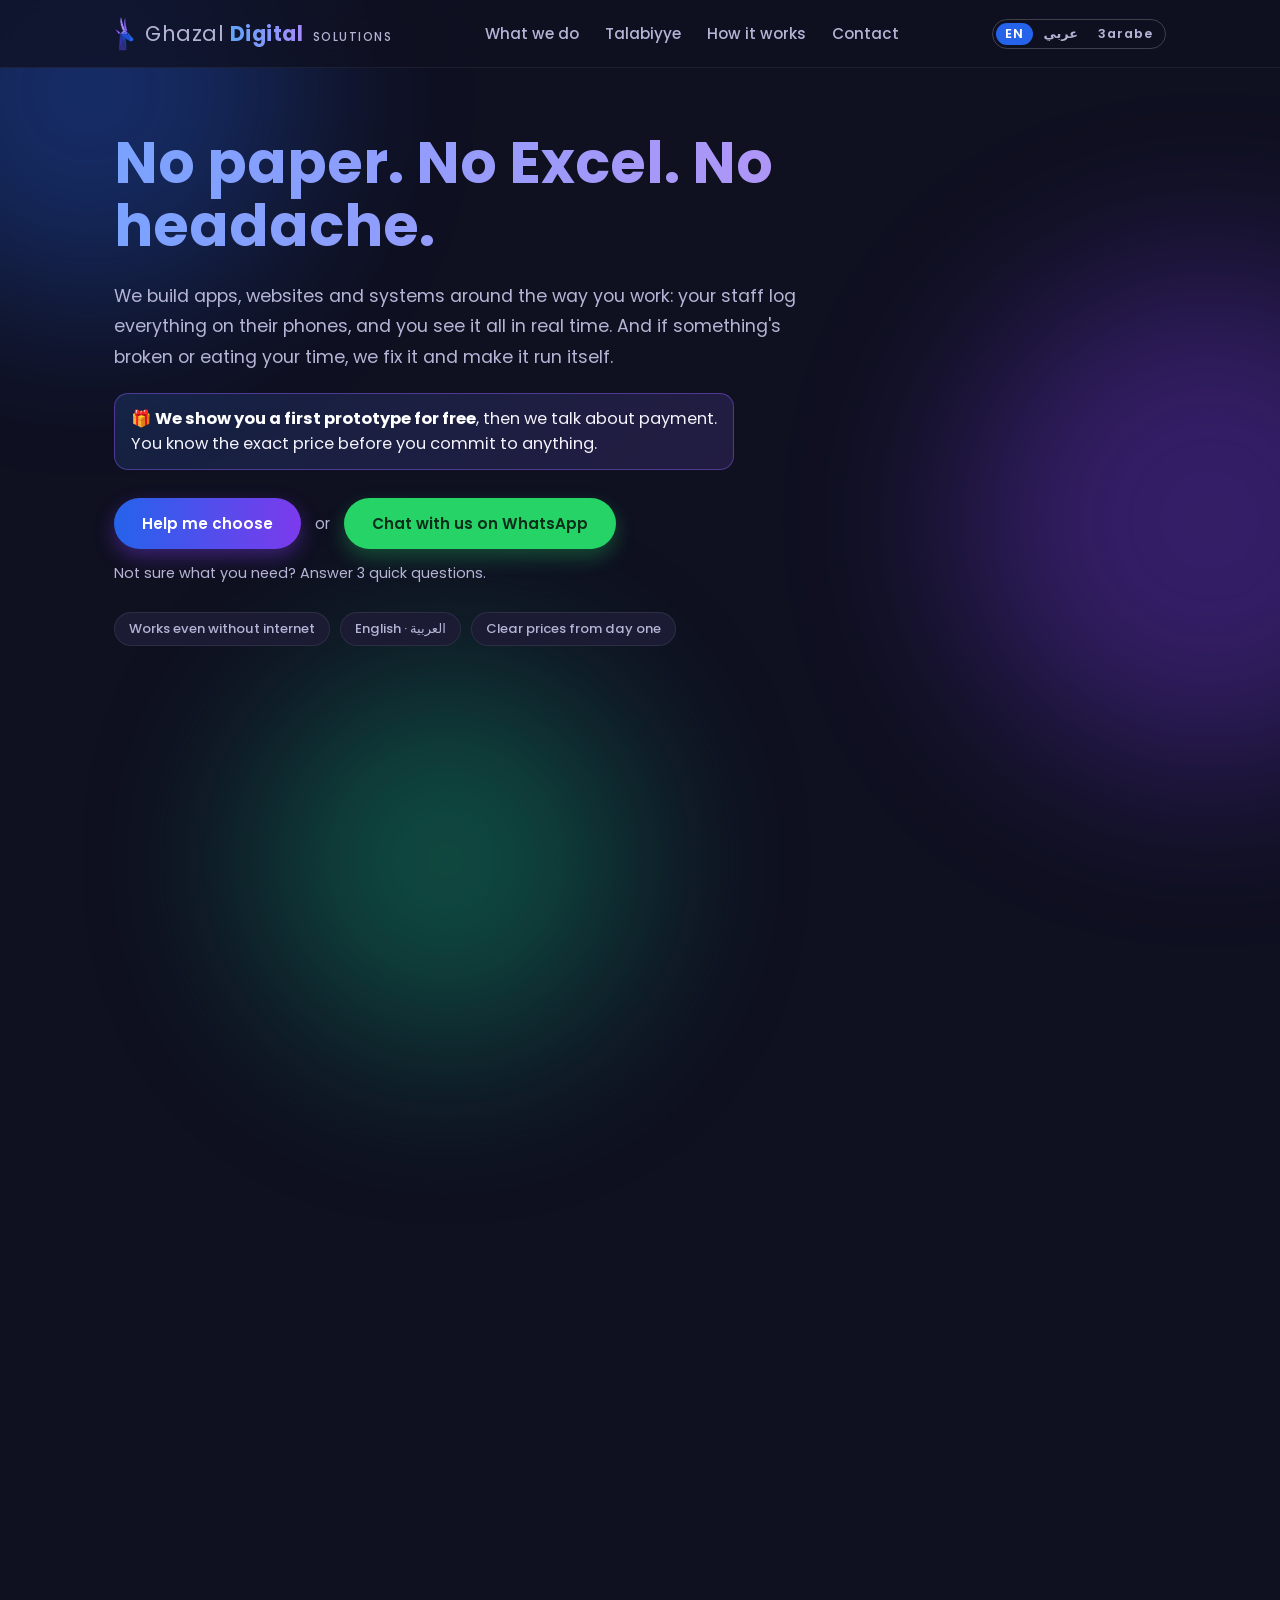
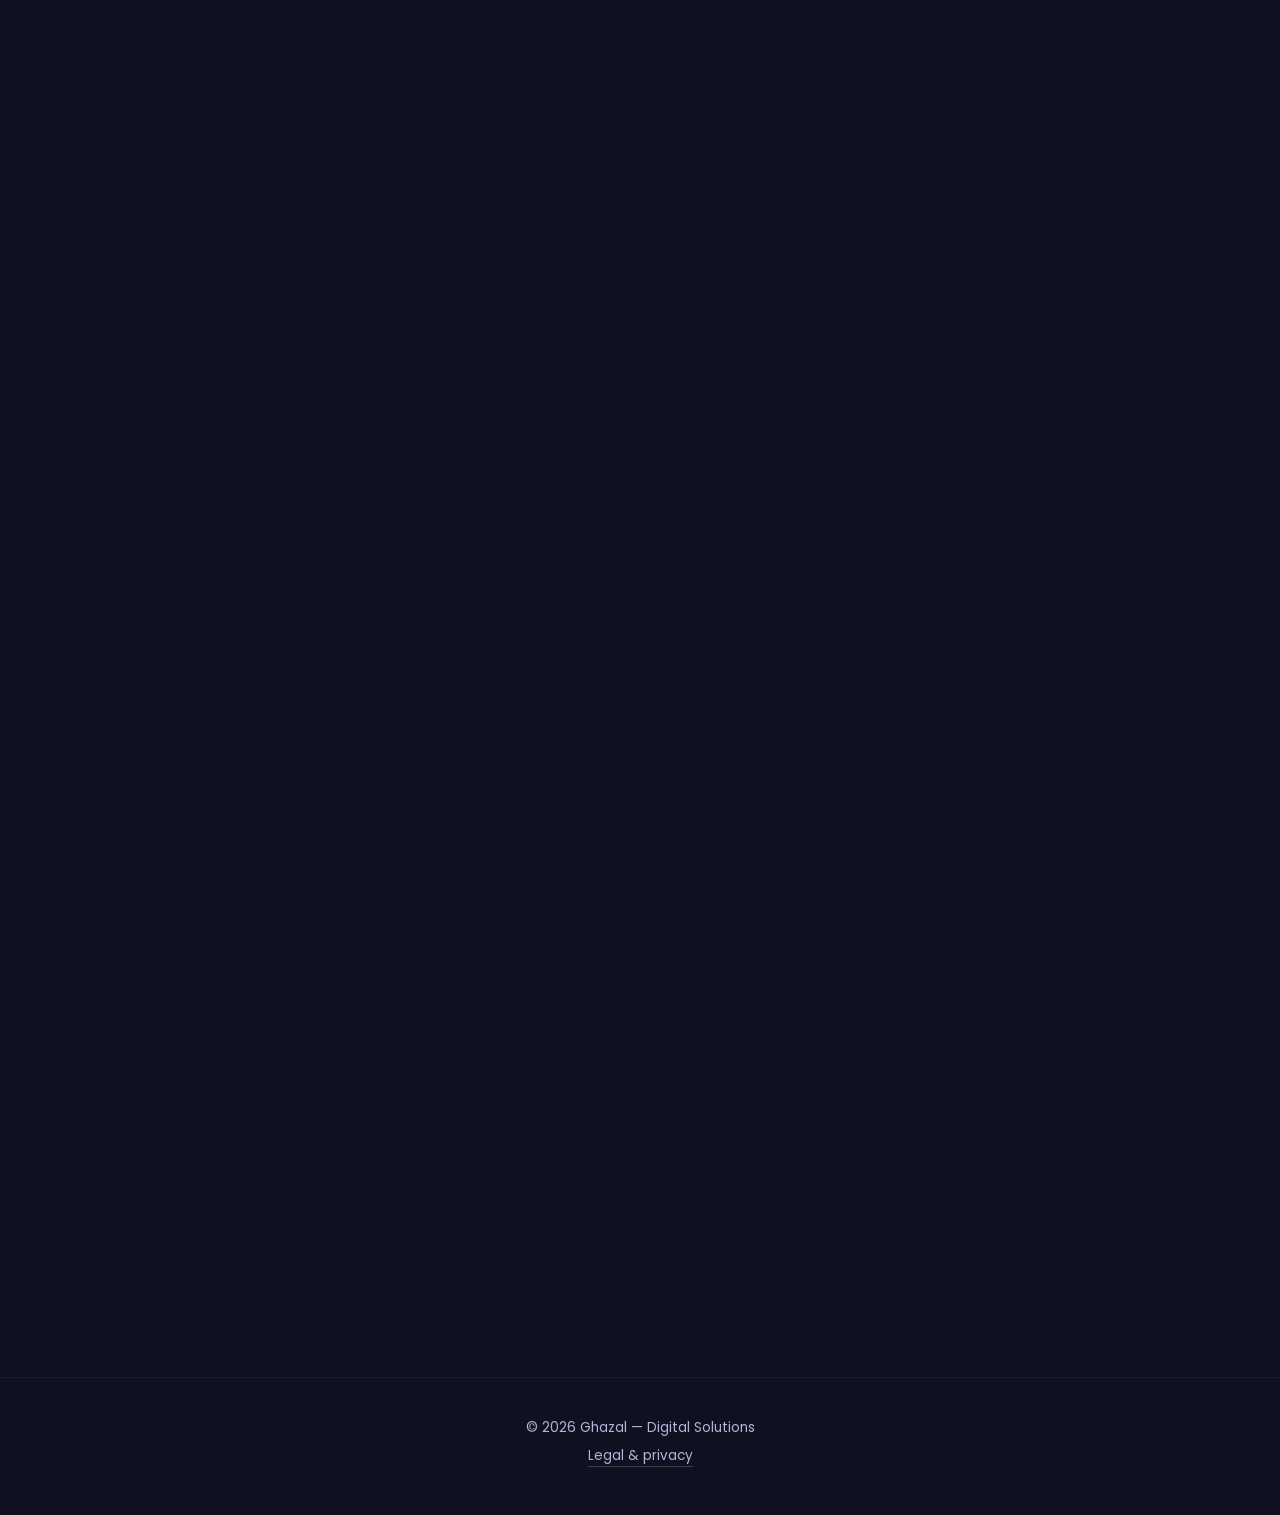
==== commit afe87d54: "Use info@ghazaldigital.com on the legal page Co-Authored-By: Claude Opus 5.5 <noreply@anthropic.com>" ====
--- a/index.html
+++ b/index.html
@@ -60,7 +60,7 @@
 <link rel="stylesheet" href="assets/fonts/poppins.css">
 <!-- The ?v= token is a cache buster: GitHub Pages serves files with a 10-minute
      cache, so bump it on every page whenever a shared file changes. -->
-<link rel="stylesheet" href="style.css?v=20261123a">
+<link rel="stylesheet" href="style.css?v=20261125a">
 </head>
 <body>
 
@@ -180,8 +180,8 @@
   </p>
 </footer>
 
-<script src="content.js?v=20261123a"></script>
-<script src="script.js?v=20261123a"></script>
-<script src="wizard.js?v=20261123a"></script>
+<script src="content.js?v=20261125a"></script>
+<script src="script.js?v=20261125a"></script>
+<script src="wizard.js?v=20261125a"></script>
 </body>
 </html>
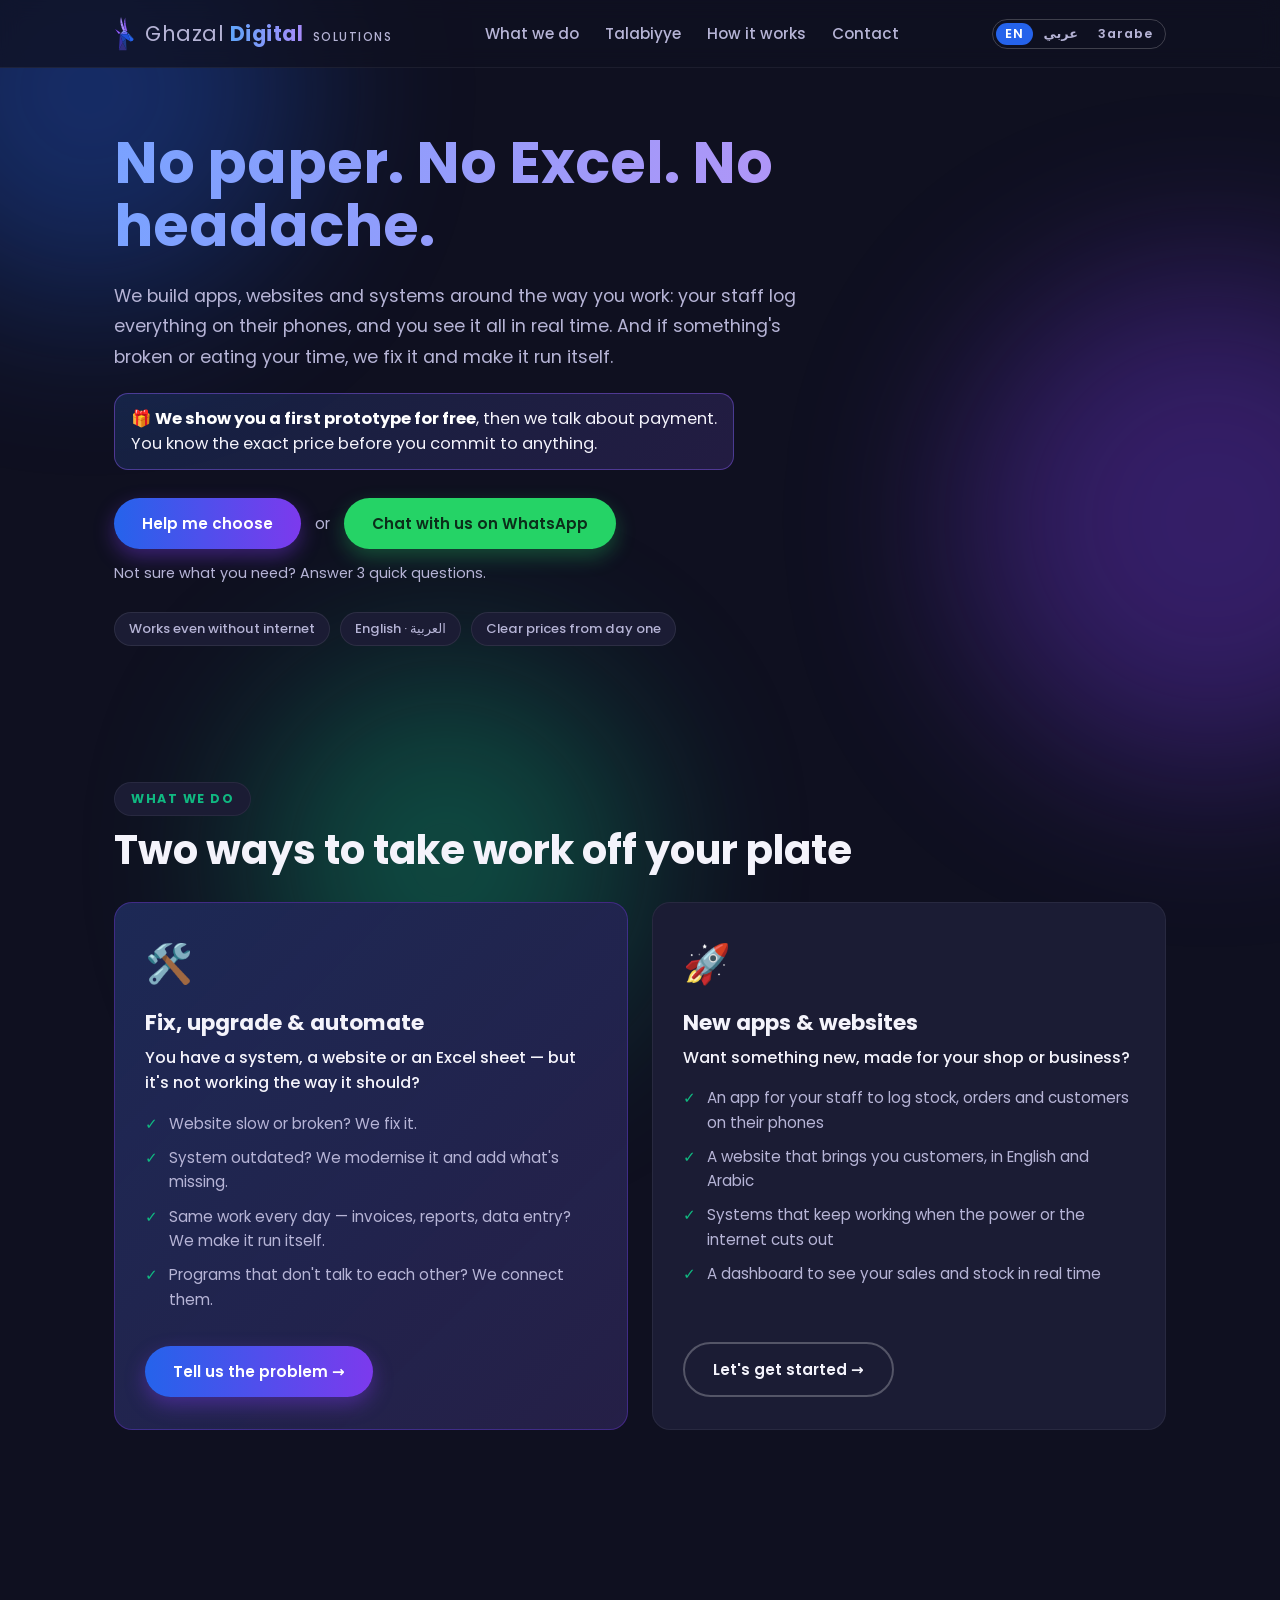
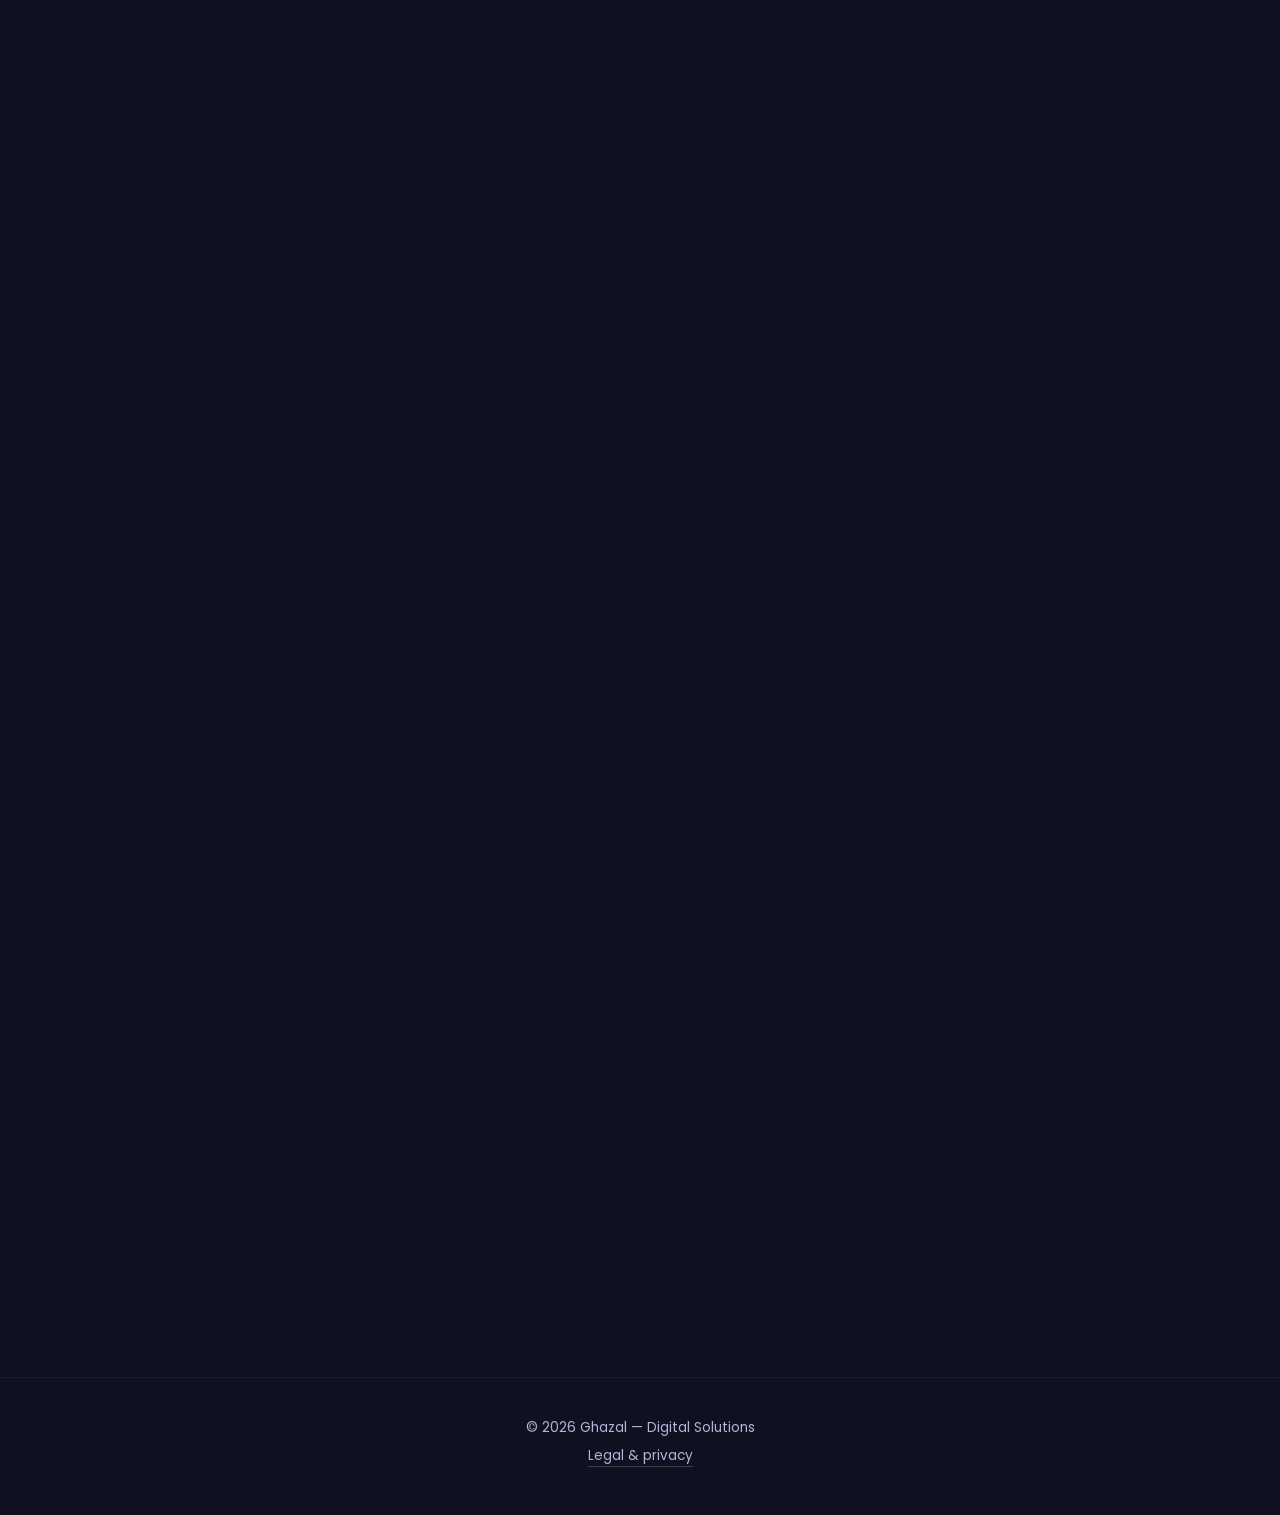
==== commit c93b5d08: "Send the contact forms to info@ghazaldigital.com Co-Authored-By: Claude Opus 5.5 <noreply@anthropic." ====
--- a/index.html
+++ b/index.html
@@ -60,7 +60,7 @@
 <link rel="stylesheet" href="assets/fonts/poppins.css">
 <!-- The ?v= token is a cache buster: GitHub Pages serves files with a 10-minute
      cache, so bump it on every page whenever a shared file changes. -->
-<link rel="stylesheet" href="style.css?v=20261125a">
+<link rel="stylesheet" href="style.css?v=20261125b">
 </head>
 <body>
 
@@ -180,8 +180,8 @@
   </p>
 </footer>
 
-<script src="content.js?v=20261125a"></script>
-<script src="script.js?v=20261125a"></script>
-<script src="wizard.js?v=20261125a"></script>
+<script src="content.js?v=20261125b"></script>
+<script src="script.js?v=20261125b"></script>
+<script src="wizard.js?v=20261125b"></script>
 </body>
 </html>
